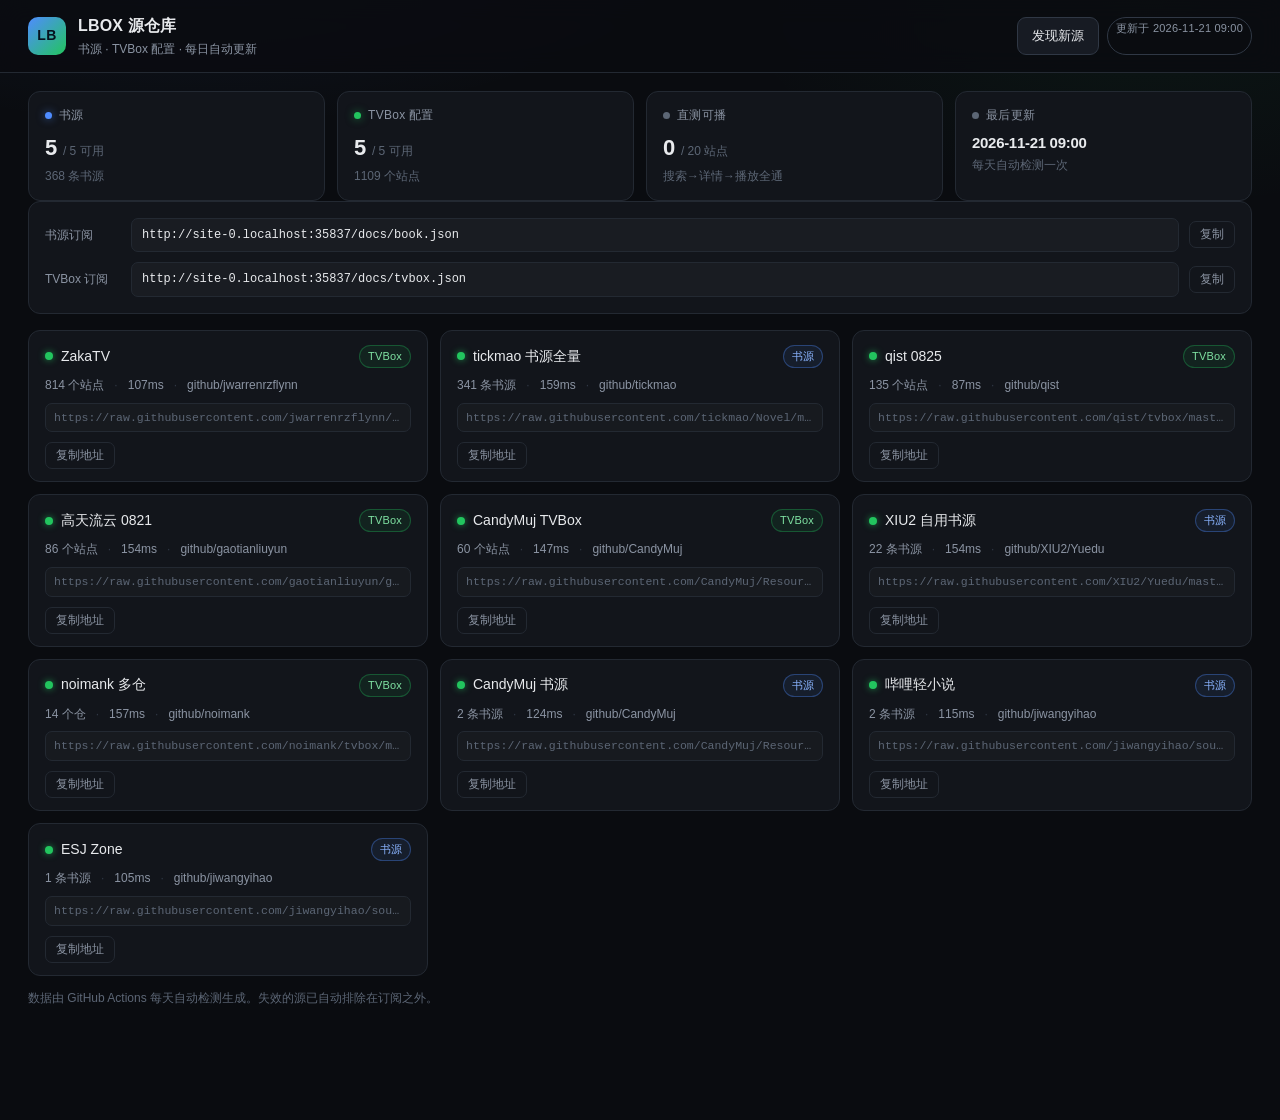
==== docs/index.html @ 9e71c06d "chore: 更新源 2026-11-21 01:00 UTC" ====
<!doctype html>
<html lang="zh-CN">
<head>
<meta charset="utf-8">
<meta name="viewport" content="width=device-width,initial-scale=1">
<link rel="manifest" href="./manifest.webmanifest">
<link rel="icon" href="./icon.svg" type="image/svg+xml">
<link rel="apple-touch-icon" href="./icon.svg">
<meta name="theme-color" content="#0a0c10">
<meta name="mobile-web-app-capable" content="yes">
<meta name="apple-mobile-web-app-capable" content="yes">
<title>LBOX 源仓库</title>
<style>:root {
  --bg: #0a0c10;
  --panel: #12151b;
  --panel-hi: #171b23;
  --border: #232932;
  --border-hi: #303845;
  --text: #e8eaed;
  --muted: #8b94a3;
  --dim: #5c6675;
  --accent: #4f8cff;
  --ok: #22c55e;
  --dead: #ef4444;
  --warn: #f59e0b;
  --radius: 12px;
}

* { box-sizing: border-box; }

html, body {
  margin: 0;
  padding: 0;
  background: var(--bg);
  color: var(--text);
  font-family: -apple-system, BlinkMacSystemFont, "Segoe UI", "PingFang SC",
               "Hiragino Sans GB", "Microsoft YaHei", sans-serif;
  font-size: 14px;
  line-height: 1.55;
  -webkit-font-smoothing: antialiased;
}

body {
  overflow-x: hidden;
  background-image:
    radial-gradient(900px 400px at 15% -10%, rgba(79,140,255,.10), transparent 60%),
    radial-gradient(700px 350px at 90% 0%, rgba(34,197,94,.06), transparent 60%);
  background-repeat: no-repeat;
  min-height: 100vh;
  padding-bottom: 60px;
}

/* ---------- 顶栏 ---------- */
.topbar {
  position: sticky;
  top: 0;
  z-index: 20;
  display: flex;
  align-items: center;
  justify-content: space-between;
  gap: 16px;
  padding: 14px 28px;
  background: rgba(10,12,16,.82);
  backdrop-filter: blur(12px);
  border-bottom: 1px solid var(--border);
}

.brand { display: flex; align-items: center; gap: 12px; }

.logo {
  width: 38px; height: 38px;
  display: grid; place-items: center;
  border-radius: 10px;
  background: linear-gradient(135deg, #4f8cff, #22c55e);
  color: #06121f;
  font-weight: 700;
  font-size: 14px;
  letter-spacing: .5px;
}

.brand-text h1 { margin: 0; font-size: 16px; font-weight: 600; letter-spacing: .2px; }
.brand-text p { margin: 1px 0 0; font-size: 12px; color: var(--muted); }

.top-actions { display: flex; gap: 8px; }

/* ---------- 按钮 ---------- */
.btn {
  appearance: none;
  border: 1px solid var(--border-hi);
  background: var(--panel-hi);
  color: var(--text);
  padding: 8px 14px;
  border-radius: 9px;
  font-size: 13px;
  font-family: inherit;
  cursor: pointer;
  transition: background .16s, border-color .16s, transform .1s;
  white-space: nowrap;
}
.btn:hover { background: #1e232c; border-color: #3b4453; }
.btn:active { transform: translateY(1px); }
.btn:disabled { opacity: .55; cursor: default; }

.btn.primary {
  background: var(--accent);
  border-color: var(--accent);
  color: #04101f;
  font-weight: 600;
}
.btn.primary:hover { background: #6b9dff; border-color: #6b9dff; }

.btn.ghost {
  background: transparent;
  border-color: var(--border);
  color: var(--muted);
}
.btn.ghost:hover { color: var(--text); border-color: var(--border-hi); background: var(--panel); }

/* ---------- 统计 ---------- */
.stats {
  display: grid;
  grid-template-columns: repeat(auto-fit, minmax(190px, 1fr));
  gap: 12px;
  padding: 18px 28px 0;
}

.stat {
  background: var(--panel);
  border: 1px solid var(--border);
  border-radius: var(--radius);
  padding: 14px 16px;
}

.stat-head {
  display: flex; align-items: center; gap: 7px;
  font-size: 12px; color: var(--muted); letter-spacing: .3px;
}

.stat-value { margin-top: 6px; display: flex; align-items: baseline; gap: 6px; }
.stat-value b { font-size: 22px; font-weight: 600; letter-spacing: -.3px; }
.stat-value span { font-size: 12px; color: var(--dim); }
.stat-foot { margin-top: 2px; font-size: 12px; color: var(--dim); }

.dot {
  width: 7px; height: 7px; border-radius: 50%;
  display: inline-block; flex: none;
}
.dot.book { background: var(--accent); box-shadow: 0 0 8px rgba(79,140,255,.6); }
.dot.tvbox { background: var(--ok); box-shadow: 0 0 8px rgba(34,197,94,.6); }
.dot.time { background: var(--dim); }

/* ---------- 工具栏 ---------- */
.toolbar {
  display: flex;
  align-items: center;
  gap: 10px;
  padding: 16px 28px 14px;
  flex-wrap: wrap;
}

.tabs {
  display: flex;
  gap: 2px;
  background: var(--panel);
  border: 1px solid var(--border);
  border-radius: 10px;
  padding: 3px;
}

.tab {
  appearance: none; border: 0; background: transparent;
  color: var(--muted); font-family: inherit; font-size: 13px;
  padding: 6px 14px; border-radius: 7px; cursor: pointer;
  transition: background .16s, color .16s;
}
.tab:hover { color: var(--text); }
.tab.active { background: var(--panel-hi); color: var(--text); box-shadow: 0 1px 0 rgba(255,255,255,.04) inset; }

.search {
  flex: 0 1 280px;
  min-width: 160px;
  background: var(--panel);
  border: 1px solid var(--border);
  border-radius: 10px;
  color: var(--text);
  font-family: inherit;
  font-size: 13px;
  padding: 9px 12px;
  outline: none;
  transition: border-color .16s, background .16s;
}
.search::placeholder { color: var(--dim); }
.search:focus { border-color: var(--accent); background: var(--panel-hi); }

.spacer { flex: 1; }

/* ---------- 卡片网格 ---------- */
.grid {
  display: grid;
  grid-template-columns: repeat(auto-fill, minmax(340px, 1fr));
  gap: 12px;
  padding: 0 28px;
}

.card {
  min-width: 0;
  background: var(--panel);
  border: 1px solid var(--border);
  border-radius: var(--radius);
  padding: 14px 16px 12px;
  display: flex;
  flex-direction: column;
  gap: 8px;
  transition: border-color .16s, background .16s, transform .12s;
}
.card:hover {
  border-color: var(--border-hi);
  background: var(--panel-hi);
  transform: translateY(-1px);
}

.card-top { display: flex; align-items: center; gap: 8px; min-width: 0; }

.status-dot { width: 8px; height: 8px; border-radius: 50%; flex: none; }
.status-dot.ok { background: var(--ok); box-shadow: 0 0 7px rgba(34,197,94,.7); }
.status-dot.dead { background: var(--dead); box-shadow: 0 0 7px rgba(239,68,68,.6); }
.status-dot.unchecked { background: var(--dim); }

.card-title {
  margin: 0;
  font-size: 14px;
  font-weight: 500;
  white-space: nowrap;
  overflow: hidden;
  text-overflow: ellipsis;
  flex: 1;
  min-width: 0;
}

.badge {
  flex: none;
  font-size: 11px;
  padding: 2px 8px;
  border-radius: 999px;
  border: 1px solid var(--border-hi);
  color: var(--muted);
  letter-spacing: .2px;
}
.badge.book { color: #8ab4ff; border-color: rgba(79,140,255,.35); background: rgba(79,140,255,.08); }
.badge.tvbox { color: #7ee0a1; border-color: rgba(34,197,94,.32); background: rgba(34,197,94,.08); }

.card-meta {
  display: flex;
  align-items: center;
  flex-wrap: wrap;
  gap: 6px 10px;
  font-size: 12px;
  color: var(--muted);
}
.card-meta .sep { color: var(--border-hi); }
.card-meta .err { color: #f08a8a; }

.card-url {
  min-width: 0;
  font-family: ui-monospace, SFMono-Regular, Menlo, Consolas, monospace;
  font-size: 11.5px;
  color: var(--dim);
  white-space: nowrap;
  overflow: hidden;
  text-overflow: ellipsis;
  background: rgba(255,255,255,.02);
  border: 1px solid var(--border);
  border-radius: 7px;
  padding: 5px 8px;
}

.card-actions { display: flex; gap: 6px; margin-top: 2px; }

.mini {
  appearance: none;
  border: 1px solid var(--border);
  background: transparent;
  color: var(--muted);
  font-family: inherit;
  font-size: 12px;
  padding: 4px 10px;
  border-radius: 7px;
  cursor: pointer;
  transition: all .14s;
}
.mini:hover { color: var(--text); border-color: var(--border-hi); background: rgba(255,255,255,.03); }
.mini.danger:hover { color: #ffb4b4; border-color: rgba(239,68,68,.5); background: rgba(239,68,68,.08); }

/* ---------- 订阅 / 提示区块 ---------- */
.sub-box {
  background: var(--panel);
  border: 1px solid var(--border);
  border-radius: var(--radius);
  padding: 16px;
  margin: 0 28px 16px;
  display: grid;
  gap: 10px;
}

.sub-row {
  display: flex;
  align-items: center;
  gap: 10px;
  flex-wrap: wrap;
}

.sub-label {
  font-size: 12px;
  color: var(--muted);
  width: 76px;
  flex: none;
}

.sub-url {
  flex: 1;
  min-width: 120px;
  font-family: ui-monospace, SFMono-Regular, Menlo, Consolas, monospace;
  font-size: 12px;
  color: var(--text);
  background: rgba(255, 255, 255, .03);
  border: 1px solid var(--border);
  border-radius: 7px;
  padding: 7px 10px;
  overflow: hidden;
  text-overflow: ellipsis;
  white-space: nowrap;
}

.note {
  padding: 0 28px 40px;
  color: var(--dim);
  font-size: 12px;
  line-height: 1.7;
}

/* ---------- 空状态 ---------- */
.empty {
  text-align: center;
  padding: 80px 20px;
  color: var(--dim);
}
.empty p { margin: 0 0 6px; font-size: 15px; color: var(--muted); }
.empty span { font-size: 12.5px; }

/* ---------- 弹窗 ---------- */
.dlg {
  border: 1px solid var(--border-hi);
  background: var(--panel);
  color: var(--text);
  border-radius: 14px;
  padding: 0;
  width: min(460px, 92vw);
}
.dlg::backdrop { background: rgba(0,0,0,.6); backdrop-filter: blur(3px); }
.dlg form { padding: 20px 22px 18px; display: flex; flex-direction: column; gap: 12px; }
.dlg h2 { margin: 0 0 4px; font-size: 16px; font-weight: 600; }
.dlg label { display: flex; flex-direction: column; gap: 5px; font-size: 12.5px; color: var(--muted); }
.dlg input, .dlg select {
  background: var(--panel-hi);
  border: 1px solid var(--border-hi);
  border-radius: 9px;
  color: var(--text);
  font-family: inherit;
  font-size: 13px;
  padding: 9px 11px;
  outline: none;
}
.dlg input:focus, .dlg select:focus { border-color: var(--accent); }
.dlg-actions { display: flex; justify-content: flex-end; gap: 8px; margin-top: 6px; }

/* ---------- toast ---------- */
.toast {
  position: fixed;
  left: 50%;
  bottom: 34px;
  transform: translate(-50%, 20px);
  background: #1c2230;
  border: 1px solid var(--border-hi);
  color: var(--text);
  padding: 10px 18px;
  border-radius: 10px;
  font-size: 13px;
  opacity: 0;
  pointer-events: none;
  transition: opacity .2s, transform .2s;
  z-index: 60;
  max-width: 90vw;
}
.toast.show { opacity: 1; transform: translate(-50%, 0); }

/* ---------- 响应式 ---------- */
@media (max-width: 860px) {
  .topbar { padding: 12px 16px; flex-direction: column; align-items: stretch; gap: 8px; }
  .top-actions { justify-content: flex-end; flex-wrap: wrap; gap: 8px; }
  .top-actions .badge { display: none; }
  .btn { padding: 7px 12px; font-size: 12.5px; }
  .card-actions { flex-wrap: wrap; }
  .stats { grid-template-columns: 1fr; padding: 14px 16px 0; }
  .toolbar { padding: 12px 16px; }
  .grid { grid-template-columns: 1fr; padding: 0 16px; }
  .search { flex: 1 1 100%; order: 3; }
  .spacer { display: none; }
  .brand-text p { display: none; }
  .sub-box { margin-left: 16px; margin-right: 16px; padding: 12px; }
  .note { padding: 0 16px 32px; }
  .sub-label { width: auto; }
  .sub-row { flex-direction: column; align-items: stretch; gap: 6px; }
  .sub-url { min-width: 0; }
}
</style>
<style>
a.btn { text-decoration: none; display: inline-flex; align-items: center; }
</style>
</head>
<body>

<header class="topbar">
  <div class="brand">
    <div class="logo">LB</div>
    <div class="brand-text">
      <h1>LBOX 源仓库</h1>
      <p>书源 · TVBox 配置 · 每日自动更新</p>
    </div>
  </div>
  <div class="top-actions">
    <a class="btn" href="./discover.html">发现新源</a>
    <span class="badge">更新于 2026-11-21 09:00</span>
  </div>
</header>

<section class="stats">
  <div class="stat">
    <div class="stat-head"><span class="dot book"></span>书源</div>
    <div class="stat-value"><b>5</b><span>/ 5 可用</span></div>
    <div class="stat-foot"><span>368 条书源</span></div>
  </div>
  <div class="stat">
    <div class="stat-head"><span class="dot tvbox"></span>TVBox 配置</div>
    <div class="stat-value"><b>5</b><span>/ 5 可用</span></div>
    <div class="stat-foot"><span>1109 个站点</span></div>
  </div>
  <div class="stat">
    <div class="stat-head"><span class="dot time"></span>直测可播</div>
    <div class="stat-value"><b>0</b><span>/ 20 站点</span></div>
    <div class="stat-foot"><span>搜索→详情→播放全通</span></div>
  </div>
  <div class="stat">
    <div class="stat-head"><span class="dot time"></span>最后更新</div>
    <div class="stat-value"><b style="font-size:15px">2026-11-21 09:00</b></div>
    <div class="stat-foot"><span>每天自动检测一次</span></div>
  </div>
</section>

<section class="sub-box">
  <div class="sub-row">
    <span class="sub-label">书源订阅</span>
    <span class="sub-url" id="u-book">—</span>
    <button class="mini" data-copy-el="u-book">复制</button>
  </div>
  <div class="sub-row">
    <span class="sub-label">TVBox 订阅</span>
    <span class="sub-url" id="u-tvbox">—</span>
    <button class="mini" data-copy-el="u-tvbox">复制</button>
  </div>
</section>

<main class="grid">
    <article class="card">
      <div class="card-top">
        <span class="status-dot ok"></span>
        <h3 class="card-title">ZakaTV</h3>
        <span class="badge tvbox">TVBox</span>
      </div>
      <div class="card-meta"><span>814 个站点</span><span class='sep'>·</span><span>107ms</span><span class='sep'>·</span><span>github/jwarrenrzflynn</span></div>
      <div class="card-url">https://raw.githubusercontent.com/jwarrenrzflynn/zakatv-cfg/main/ZakaTV.json</div>
      <div class="card-actions">
        <button class="mini" data-copy="https://raw.githubusercontent.com/jwarrenrzflynn/zakatv-cfg/main/ZakaTV.json">复制地址</button>
      </div>
    </article>
    <article class="card">
      <div class="card-top">
        <span class="status-dot ok"></span>
        <h3 class="card-title">tickmao 书源全量</h3>
        <span class="badge book">书源</span>
      </div>
      <div class="card-meta"><span>341 条书源</span><span class='sep'>·</span><span>159ms</span><span class='sep'>·</span><span>github/tickmao</span></div>
      <div class="card-url">https://raw.githubusercontent.com/tickmao/Novel/master/sources/legado/full.json</div>
      <div class="card-actions">
        <button class="mini" data-copy="https://raw.githubusercontent.com/tickmao/Novel/master/sources/legado/full.json">复制地址</button>
      </div>
    </article>
    <article class="card">
      <div class="card-top">
        <span class="status-dot ok"></span>
        <h3 class="card-title">qist 0825</h3>
        <span class="badge tvbox">TVBox</span>
      </div>
      <div class="card-meta"><span>135 个站点</span><span class='sep'>·</span><span>87ms</span><span class='sep'>·</span><span>github/qist</span></div>
      <div class="card-url">https://raw.githubusercontent.com/qist/tvbox/master/0825.json</div>
      <div class="card-actions">
        <button class="mini" data-copy="https://raw.githubusercontent.com/qist/tvbox/master/0825.json">复制地址</button>
      </div>
    </article>
    <article class="card">
      <div class="card-top">
        <span class="status-dot ok"></span>
        <h3 class="card-title">高天流云 0821</h3>
        <span class="badge tvbox">TVBox</span>
      </div>
      <div class="card-meta"><span>86 个站点</span><span class='sep'>·</span><span>154ms</span><span class='sep'>·</span><span>github/gaotianliuyun</span></div>
      <div class="card-url">https://raw.githubusercontent.com/gaotianliuyun/gao/master/0821.json</div>
      <div class="card-actions">
        <button class="mini" data-copy="https://raw.githubusercontent.com/gaotianliuyun/gao/master/0821.json">复制地址</button>
      </div>
    </article>
    <article class="card">
      <div class="card-top">
        <span class="status-dot ok"></span>
        <h3 class="card-title">CandyMuj TVBox</h3>
        <span class="badge tvbox">TVBox</span>
      </div>
      <div class="card-meta"><span>60 个站点</span><span class='sep'>·</span><span>147ms</span><span class='sep'>·</span><span>github/CandyMuj</span></div>
      <div class="card-url">https://raw.githubusercontent.com/CandyMuj/ResourceInterface/main/TVBox/candymuj.json</div>
      <div class="card-actions">
        <button class="mini" data-copy="https://raw.githubusercontent.com/CandyMuj/ResourceInterface/main/TVBox/candymuj.json">复制地址</button>
      </div>
    </article>
    <article class="card">
      <div class="card-top">
        <span class="status-dot ok"></span>
        <h3 class="card-title">XIU2 自用书源</h3>
        <span class="badge book">书源</span>
      </div>
      <div class="card-meta"><span>22 条书源</span><span class='sep'>·</span><span>154ms</span><span class='sep'>·</span><span>github/XIU2/Yuedu</span></div>
      <div class="card-url">https://raw.githubusercontent.com/XIU2/Yuedu/master/shuyuan</div>
      <div class="card-actions">
        <button class="mini" data-copy="https://raw.githubusercontent.com/XIU2/Yuedu/master/shuyuan">复制地址</button>
      </div>
    </article>
    <article class="card">
      <div class="card-top">
        <span class="status-dot ok"></span>
        <h3 class="card-title">noimank 多仓</h3>
        <span class="badge tvbox">TVBox</span>
      </div>
      <div class="card-meta"><span>14 个仓</span><span class='sep'>·</span><span>157ms</span><span class='sep'>·</span><span>github/noimank</span></div>
      <div class="card-url">https://raw.githubusercontent.com/noimank/tvbox/main/tvboxmuti.json</div>
      <div class="card-actions">
        <button class="mini" data-copy="https://raw.githubusercontent.com/noimank/tvbox/main/tvboxmuti.json">复制地址</button>
      </div>
    </article>
    <article class="card">
      <div class="card-top">
        <span class="status-dot ok"></span>
        <h3 class="card-title">CandyMuj 书源</h3>
        <span class="badge book">书源</span>
      </div>
      <div class="card-meta"><span>2 条书源</span><span class='sep'>·</span><span>124ms</span><span class='sep'>·</span><span>github/CandyMuj</span></div>
      <div class="card-url">https://raw.githubusercontent.com/CandyMuj/ResourceInterface/main/Legado/candymuj.json</div>
      <div class="card-actions">
        <button class="mini" data-copy="https://raw.githubusercontent.com/CandyMuj/ResourceInterface/main/Legado/candymuj.json">复制地址</button>
      </div>
    </article>
    <article class="card">
      <div class="card-top">
        <span class="status-dot ok"></span>
        <h3 class="card-title">哔哩轻小说</h3>
        <span class="badge book">书源</span>
      </div>
      <div class="card-meta"><span>2 条书源</span><span class='sep'>·</span><span>115ms</span><span class='sep'>·</span><span>github/jiwangyihao</span></div>
      <div class="card-url">https://raw.githubusercontent.com/jiwangyihao/source-j-legado/main/bilinovel.json</div>
      <div class="card-actions">
        <button class="mini" data-copy="https://raw.githubusercontent.com/jiwangyihao/source-j-legado/main/bilinovel.json">复制地址</button>
      </div>
    </article>
    <article class="card">
      <div class="card-top">
        <span class="status-dot ok"></span>
        <h3 class="card-title">ESJ Zone</h3>
        <span class="badge book">书源</span>
      </div>
      <div class="card-meta"><span>1 条书源</span><span class='sep'>·</span><span>105ms</span><span class='sep'>·</span><span>github/jiwangyihao</span></div>
      <div class="card-url">https://raw.githubusercontent.com/jiwangyihao/source-j-legado/main/esjzone.json</div>
      <div class="card-actions">
        <button class="mini" data-copy="https://raw.githubusercontent.com/jiwangyihao/source-j-legado/main/esjzone.json">复制地址</button>
      </div>
    </article>
</main>

<p class="note">数据由 GitHub Actions 每天自动检测生成。失效的源已自动排除在订阅之外。</p>

<div id="toast" class="toast"></div>

<script>
const base = location.origin + location.pathname.replace(/index\.html$/, "");
document.getElementById("u-book").textContent = base + "book.json";
document.getElementById("u-tvbox").textContent = base + "tvbox.json";

function toast(msg) {
  const el = document.getElementById("toast");
  el.textContent = msg; el.classList.add("show");
  clearTimeout(el._t); el._t = setTimeout(() => el.classList.remove("show"), 1800);
}
async function copy(text) {
  try { await navigator.clipboard.writeText(text); return true; }
  catch {
    const ta = document.createElement("textarea");
    ta.value = text; ta.style.position = "fixed"; ta.style.opacity = "0";
    document.body.appendChild(ta); ta.select();
    let ok = false; try { ok = document.execCommand("copy"); } catch {}
    ta.remove(); return ok;
  }
}
document.addEventListener("click", async (e) => {
  const btn = e.target.closest("[data-copy],[data-copy-el]");
  if (!btn) return;
  const text = btn.dataset.copy || document.getElementById(btn.dataset.copyEl).textContent;
  toast(await copy(text) ? "已复制" : "复制失败");
});
</script>
</body>
</html>
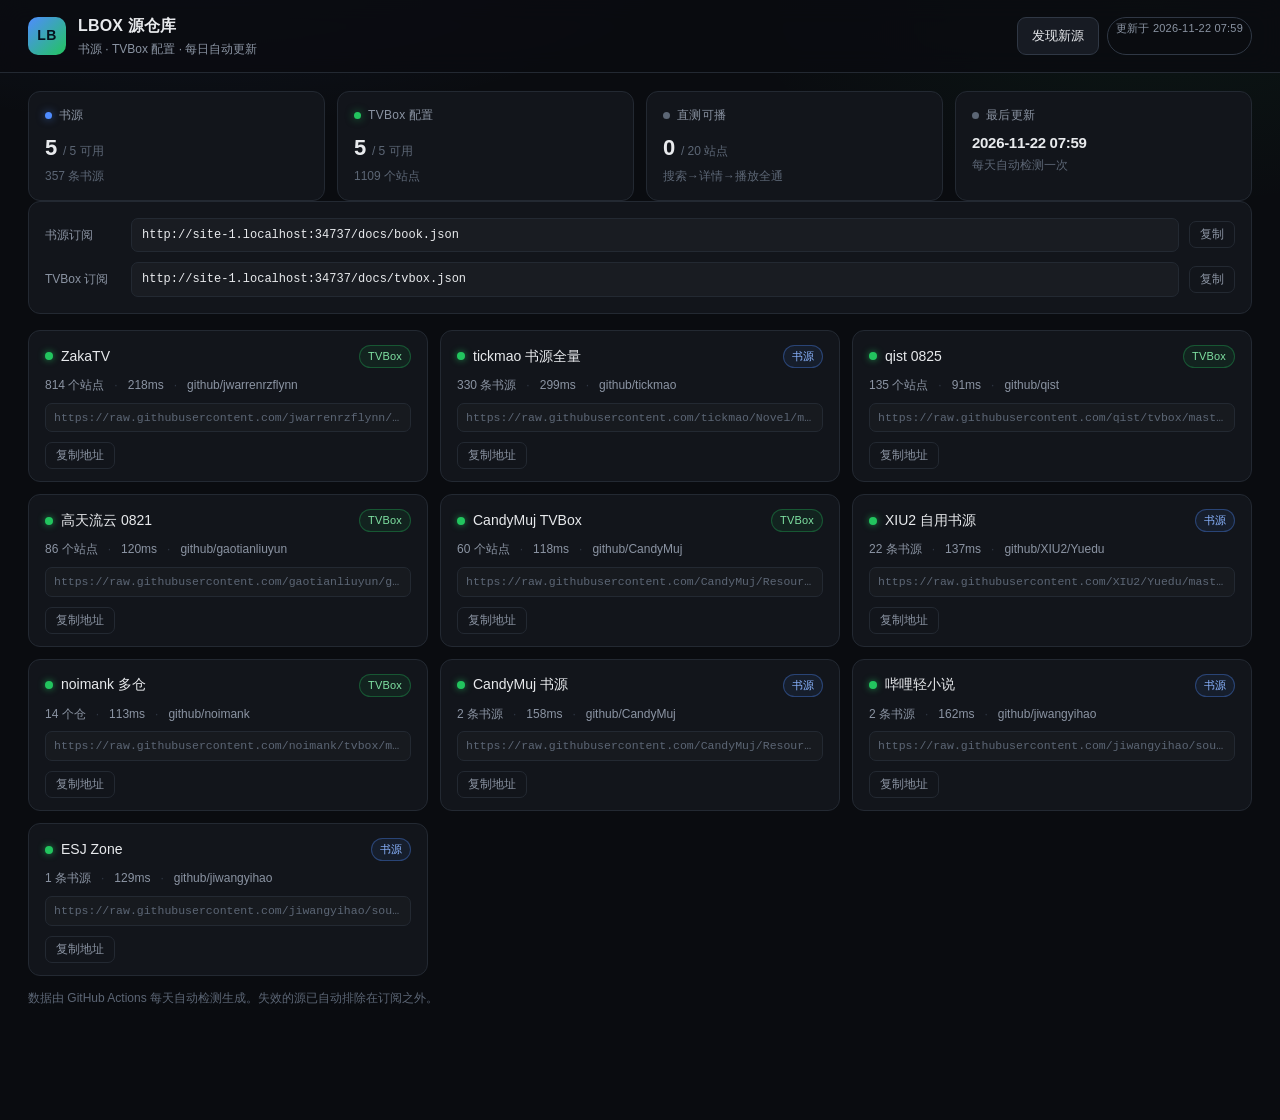
==== commit 853983a9: "chore: 更新源 2026-11-21 23:59 UTC" ====
--- a/docs/index.html
+++ b/docs/index.html
@@ -429,7 +429,7 @@
   </div>
   <div class="top-actions">
     <a class="btn" href="./discover.html">发现新源</a>
-    <span class="badge">更新于 2026-11-21 09:00</span>
+    <span class="badge">更新于 2026-11-22 07:59</span>
   </div>
 </header>
 
@@ -437,7 +437,7 @@
   <div class="stat">
     <div class="stat-head"><span class="dot book"></span>书源</div>
     <div class="stat-value"><b>5</b><span>/ 5 可用</span></div>
-    <div class="stat-foot"><span>368 条书源</span></div>
+    <div class="stat-foot"><span>357 条书源</span></div>
   </div>
   <div class="stat">
     <div class="stat-head"><span class="dot tvbox"></span>TVBox 配置</div>
@@ -451,7 +451,7 @@
   </div>
   <div class="stat">
     <div class="stat-head"><span class="dot time"></span>最后更新</div>
-    <div class="stat-value"><b style="font-size:15px">2026-11-21 09:00</b></div>
+    <div class="stat-value"><b style="font-size:15px">2026-11-22 07:59</b></div>
     <div class="stat-foot"><span>每天自动检测一次</span></div>
   </div>
 </section>
@@ -476,7 +476,7 @@
         <h3 class="card-title">ZakaTV</h3>
         <span class="badge tvbox">TVBox</span>
       </div>
-      <div class="card-meta"><span>814 个站点</span><span class='sep'>·</span><span>107ms</span><span class='sep'>·</span><span>github/jwarrenrzflynn</span></div>
+      <div class="card-meta"><span>814 个站点</span><span class='sep'>·</span><span>218ms</span><span class='sep'>·</span><span>github/jwarrenrzflynn</span></div>
       <div class="card-url">https://raw.githubusercontent.com/jwarrenrzflynn/zakatv-cfg/main/ZakaTV.json</div>
       <div class="card-actions">
         <button class="mini" data-copy="https://raw.githubusercontent.com/jwarrenrzflynn/zakatv-cfg/main/ZakaTV.json">复制地址</button>
@@ -488,7 +488,7 @@
         <h3 class="card-title">tickmao 书源全量</h3>
         <span class="badge book">书源</span>
       </div>
-      <div class="card-meta"><span>341 条书源</span><span class='sep'>·</span><span>159ms</span><span class='sep'>·</span><span>github/tickmao</span></div>
+      <div class="card-meta"><span>330 条书源</span><span class='sep'>·</span><span>299ms</span><span class='sep'>·</span><span>github/tickmao</span></div>
       <div class="card-url">https://raw.githubusercontent.com/tickmao/Novel/master/sources/legado/full.json</div>
       <div class="card-actions">
         <button class="mini" data-copy="https://raw.githubusercontent.com/tickmao/Novel/master/sources/legado/full.json">复制地址</button>
@@ -500,7 +500,7 @@
         <h3 class="card-title">qist 0825</h3>
         <span class="badge tvbox">TVBox</span>
       </div>
-      <div class="card-meta"><span>135 个站点</span><span class='sep'>·</span><span>87ms</span><span class='sep'>·</span><span>github/qist</span></div>
+      <div class="card-meta"><span>135 个站点</span><span class='sep'>·</span><span>91ms</span><span class='sep'>·</span><span>github/qist</span></div>
       <div class="card-url">https://raw.githubusercontent.com/qist/tvbox/master/0825.json</div>
       <div class="card-actions">
         <button class="mini" data-copy="https://raw.githubusercontent.com/qist/tvbox/master/0825.json">复制地址</button>
@@ -512,7 +512,7 @@
         <h3 class="card-title">高天流云 0821</h3>
         <span class="badge tvbox">TVBox</span>
       </div>
-      <div class="card-meta"><span>86 个站点</span><span class='sep'>·</span><span>154ms</span><span class='sep'>·</span><span>github/gaotianliuyun</span></div>
+      <div class="card-meta"><span>86 个站点</span><span class='sep'>·</span><span>120ms</span><span class='sep'>·</span><span>github/gaotianliuyun</span></div>
       <div class="card-url">https://raw.githubusercontent.com/gaotianliuyun/gao/master/0821.json</div>
       <div class="card-actions">
         <button class="mini" data-copy="https://raw.githubusercontent.com/gaotianliuyun/gao/master/0821.json">复制地址</button>
@@ -524,7 +524,7 @@
         <h3 class="card-title">CandyMuj TVBox</h3>
         <span class="badge tvbox">TVBox</span>
       </div>
-      <div class="card-meta"><span>60 个站点</span><span class='sep'>·</span><span>147ms</span><span class='sep'>·</span><span>github/CandyMuj</span></div>
+      <div class="card-meta"><span>60 个站点</span><span class='sep'>·</span><span>118ms</span><span class='sep'>·</span><span>github/CandyMuj</span></div>
       <div class="card-url">https://raw.githubusercontent.com/CandyMuj/ResourceInterface/main/TVBox/candymuj.json</div>
       <div class="card-actions">
         <button class="mini" data-copy="https://raw.githubusercontent.com/CandyMuj/ResourceInterface/main/TVBox/candymuj.json">复制地址</button>
@@ -536,7 +536,7 @@
         <h3 class="card-title">XIU2 自用书源</h3>
         <span class="badge book">书源</span>
       </div>
-      <div class="card-meta"><span>22 条书源</span><span class='sep'>·</span><span>154ms</span><span class='sep'>·</span><span>github/XIU2/Yuedu</span></div>
+      <div class="card-meta"><span>22 条书源</span><span class='sep'>·</span><span>137ms</span><span class='sep'>·</span><span>github/XIU2/Yuedu</span></div>
       <div class="card-url">https://raw.githubusercontent.com/XIU2/Yuedu/master/shuyuan</div>
       <div class="card-actions">
         <button class="mini" data-copy="https://raw.githubusercontent.com/XIU2/Yuedu/master/shuyuan">复制地址</button>
@@ -548,7 +548,7 @@
         <h3 class="card-title">noimank 多仓</h3>
         <span class="badge tvbox">TVBox</span>
       </div>
-      <div class="card-meta"><span>14 个仓</span><span class='sep'>·</span><span>157ms</span><span class='sep'>·</span><span>github/noimank</span></div>
+      <div class="card-meta"><span>14 个仓</span><span class='sep'>·</span><span>113ms</span><span class='sep'>·</span><span>github/noimank</span></div>
       <div class="card-url">https://raw.githubusercontent.com/noimank/tvbox/main/tvboxmuti.json</div>
       <div class="card-actions">
         <button class="mini" data-copy="https://raw.githubusercontent.com/noimank/tvbox/main/tvboxmuti.json">复制地址</button>
@@ -560,7 +560,7 @@
         <h3 class="card-title">CandyMuj 书源</h3>
         <span class="badge book">书源</span>
       </div>
-      <div class="card-meta"><span>2 条书源</span><span class='sep'>·</span><span>124ms</span><span class='sep'>·</span><span>github/CandyMuj</span></div>
+      <div class="card-meta"><span>2 条书源</span><span class='sep'>·</span><span>158ms</span><span class='sep'>·</span><span>github/CandyMuj</span></div>
       <div class="card-url">https://raw.githubusercontent.com/CandyMuj/ResourceInterface/main/Legado/candymuj.json</div>
       <div class="card-actions">
         <button class="mini" data-copy="https://raw.githubusercontent.com/CandyMuj/ResourceInterface/main/Legado/candymuj.json">复制地址</button>
@@ -572,7 +572,7 @@
         <h3 class="card-title">哔哩轻小说</h3>
         <span class="badge book">书源</span>
       </div>
-      <div class="card-meta"><span>2 条书源</span><span class='sep'>·</span><span>115ms</span><span class='sep'>·</span><span>github/jiwangyihao</span></div>
+      <div class="card-meta"><span>2 条书源</span><span class='sep'>·</span><span>162ms</span><span class='sep'>·</span><span>github/jiwangyihao</span></div>
       <div class="card-url">https://raw.githubusercontent.com/jiwangyihao/source-j-legado/main/bilinovel.json</div>
       <div class="card-actions">
         <button class="mini" data-copy="https://raw.githubusercontent.com/jiwangyihao/source-j-legado/main/bilinovel.json">复制地址</button>
@@ -584,7 +584,7 @@
         <h3 class="card-title">ESJ Zone</h3>
         <span class="badge book">书源</span>
       </div>
-      <div class="card-meta"><span>1 条书源</span><span class='sep'>·</span><span>105ms</span><span class='sep'>·</span><span>github/jiwangyihao</span></div>
+      <div class="card-meta"><span>1 条书源</span><span class='sep'>·</span><span>129ms</span><span class='sep'>·</span><span>github/jiwangyihao</span></div>
       <div class="card-url">https://raw.githubusercontent.com/jiwangyihao/source-j-legado/main/esjzone.json</div>
       <div class="card-actions">
         <button class="mini" data-copy="https://raw.githubusercontent.com/jiwangyihao/source-j-legado/main/esjzone.json">复制地址</button>
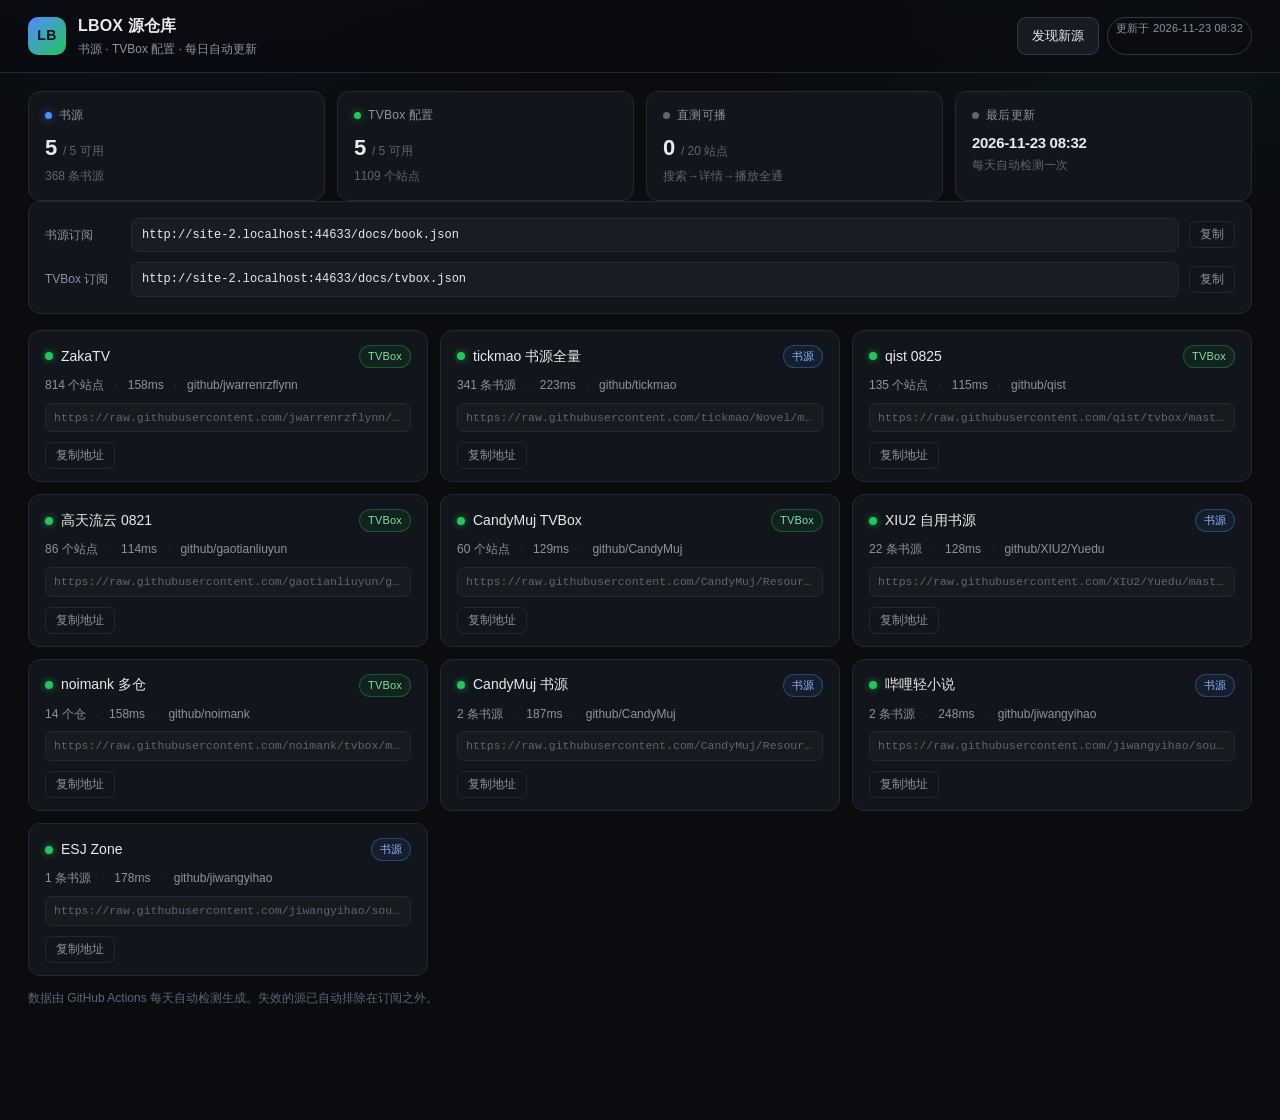
==== commit e480bfa5: "chore: 更新源 2026-11-23 00:33 UTC" ====
--- a/docs/index.html
+++ b/docs/index.html
@@ -429,7 +429,7 @@
   </div>
   <div class="top-actions">
     <a class="btn" href="./discover.html">发现新源</a>
-    <span class="badge">更新于 2026-11-22 07:59</span>
+    <span class="badge">更新于 2026-11-23 08:32</span>
   </div>
 </header>
 
@@ -437,7 +437,7 @@
   <div class="stat">
     <div class="stat-head"><span class="dot book"></span>书源</div>
     <div class="stat-value"><b>5</b><span>/ 5 可用</span></div>
-    <div class="stat-foot"><span>357 条书源</span></div>
+    <div class="stat-foot"><span>368 条书源</span></div>
   </div>
   <div class="stat">
     <div class="stat-head"><span class="dot tvbox"></span>TVBox 配置</div>
@@ -451,7 +451,7 @@
   </div>
   <div class="stat">
     <div class="stat-head"><span class="dot time"></span>最后更新</div>
-    <div class="stat-value"><b style="font-size:15px">2026-11-22 07:59</b></div>
+    <div class="stat-value"><b style="font-size:15px">2026-11-23 08:32</b></div>
     <div class="stat-foot"><span>每天自动检测一次</span></div>
   </div>
 </section>
@@ -476,7 +476,7 @@
         <h3 class="card-title">ZakaTV</h3>
         <span class="badge tvbox">TVBox</span>
       </div>
-      <div class="card-meta"><span>814 个站点</span><span class='sep'>·</span><span>218ms</span><span class='sep'>·</span><span>github/jwarrenrzflynn</span></div>
+      <div class="card-meta"><span>814 个站点</span><span class='sep'>·</span><span>158ms</span><span class='sep'>·</span><span>github/jwarrenrzflynn</span></div>
       <div class="card-url">https://raw.githubusercontent.com/jwarrenrzflynn/zakatv-cfg/main/ZakaTV.json</div>
       <div class="card-actions">
         <button class="mini" data-copy="https://raw.githubusercontent.com/jwarrenrzflynn/zakatv-cfg/main/ZakaTV.json">复制地址</button>
@@ -488,7 +488,7 @@
         <h3 class="card-title">tickmao 书源全量</h3>
         <span class="badge book">书源</span>
       </div>
-      <div class="card-meta"><span>330 条书源</span><span class='sep'>·</span><span>299ms</span><span class='sep'>·</span><span>github/tickmao</span></div>
+      <div class="card-meta"><span>341 条书源</span><span class='sep'>·</span><span>223ms</span><span class='sep'>·</span><span>github/tickmao</span></div>
       <div class="card-url">https://raw.githubusercontent.com/tickmao/Novel/master/sources/legado/full.json</div>
       <div class="card-actions">
         <button class="mini" data-copy="https://raw.githubusercontent.com/tickmao/Novel/master/sources/legado/full.json">复制地址</button>
@@ -500,7 +500,7 @@
         <h3 class="card-title">qist 0825</h3>
         <span class="badge tvbox">TVBox</span>
       </div>
-      <div class="card-meta"><span>135 个站点</span><span class='sep'>·</span><span>91ms</span><span class='sep'>·</span><span>github/qist</span></div>
+      <div class="card-meta"><span>135 个站点</span><span class='sep'>·</span><span>115ms</span><span class='sep'>·</span><span>github/qist</span></div>
       <div class="card-url">https://raw.githubusercontent.com/qist/tvbox/master/0825.json</div>
       <div class="card-actions">
         <button class="mini" data-copy="https://raw.githubusercontent.com/qist/tvbox/master/0825.json">复制地址</button>
@@ -512,7 +512,7 @@
         <h3 class="card-title">高天流云 0821</h3>
         <span class="badge tvbox">TVBox</span>
       </div>
-      <div class="card-meta"><span>86 个站点</span><span class='sep'>·</span><span>120ms</span><span class='sep'>·</span><span>github/gaotianliuyun</span></div>
+      <div class="card-meta"><span>86 个站点</span><span class='sep'>·</span><span>114ms</span><span class='sep'>·</span><span>github/gaotianliuyun</span></div>
       <div class="card-url">https://raw.githubusercontent.com/gaotianliuyun/gao/master/0821.json</div>
       <div class="card-actions">
         <button class="mini" data-copy="https://raw.githubusercontent.com/gaotianliuyun/gao/master/0821.json">复制地址</button>
@@ -524,7 +524,7 @@
         <h3 class="card-title">CandyMuj TVBox</h3>
         <span class="badge tvbox">TVBox</span>
       </div>
-      <div class="card-meta"><span>60 个站点</span><span class='sep'>·</span><span>118ms</span><span class='sep'>·</span><span>github/CandyMuj</span></div>
+      <div class="card-meta"><span>60 个站点</span><span class='sep'>·</span><span>129ms</span><span class='sep'>·</span><span>github/CandyMuj</span></div>
       <div class="card-url">https://raw.githubusercontent.com/CandyMuj/ResourceInterface/main/TVBox/candymuj.json</div>
       <div class="card-actions">
         <button class="mini" data-copy="https://raw.githubusercontent.com/CandyMuj/ResourceInterface/main/TVBox/candymuj.json">复制地址</button>
@@ -536,7 +536,7 @@
         <h3 class="card-title">XIU2 自用书源</h3>
         <span class="badge book">书源</span>
       </div>
-      <div class="card-meta"><span>22 条书源</span><span class='sep'>·</span><span>137ms</span><span class='sep'>·</span><span>github/XIU2/Yuedu</span></div>
+      <div class="card-meta"><span>22 条书源</span><span class='sep'>·</span><span>128ms</span><span class='sep'>·</span><span>github/XIU2/Yuedu</span></div>
       <div class="card-url">https://raw.githubusercontent.com/XIU2/Yuedu/master/shuyuan</div>
       <div class="card-actions">
         <button class="mini" data-copy="https://raw.githubusercontent.com/XIU2/Yuedu/master/shuyuan">复制地址</button>
@@ -548,7 +548,7 @@
         <h3 class="card-title">noimank 多仓</h3>
         <span class="badge tvbox">TVBox</span>
       </div>
-      <div class="card-meta"><span>14 个仓</span><span class='sep'>·</span><span>113ms</span><span class='sep'>·</span><span>github/noimank</span></div>
+      <div class="card-meta"><span>14 个仓</span><span class='sep'>·</span><span>158ms</span><span class='sep'>·</span><span>github/noimank</span></div>
       <div class="card-url">https://raw.githubusercontent.com/noimank/tvbox/main/tvboxmuti.json</div>
       <div class="card-actions">
         <button class="mini" data-copy="https://raw.githubusercontent.com/noimank/tvbox/main/tvboxmuti.json">复制地址</button>
@@ -560,7 +560,7 @@
         <h3 class="card-title">CandyMuj 书源</h3>
         <span class="badge book">书源</span>
       </div>
-      <div class="card-meta"><span>2 条书源</span><span class='sep'>·</span><span>158ms</span><span class='sep'>·</span><span>github/CandyMuj</span></div>
+      <div class="card-meta"><span>2 条书源</span><span class='sep'>·</span><span>187ms</span><span class='sep'>·</span><span>github/CandyMuj</span></div>
       <div class="card-url">https://raw.githubusercontent.com/CandyMuj/ResourceInterface/main/Legado/candymuj.json</div>
       <div class="card-actions">
         <button class="mini" data-copy="https://raw.githubusercontent.com/CandyMuj/ResourceInterface/main/Legado/candymuj.json">复制地址</button>
@@ -572,7 +572,7 @@
         <h3 class="card-title">哔哩轻小说</h3>
         <span class="badge book">书源</span>
       </div>
-      <div class="card-meta"><span>2 条书源</span><span class='sep'>·</span><span>162ms</span><span class='sep'>·</span><span>github/jiwangyihao</span></div>
+      <div class="card-meta"><span>2 条书源</span><span class='sep'>·</span><span>248ms</span><span class='sep'>·</span><span>github/jiwangyihao</span></div>
       <div class="card-url">https://raw.githubusercontent.com/jiwangyihao/source-j-legado/main/bilinovel.json</div>
       <div class="card-actions">
         <button class="mini" data-copy="https://raw.githubusercontent.com/jiwangyihao/source-j-legado/main/bilinovel.json">复制地址</button>
@@ -584,7 +584,7 @@
         <h3 class="card-title">ESJ Zone</h3>
         <span class="badge book">书源</span>
       </div>
-      <div class="card-meta"><span>1 条书源</span><span class='sep'>·</span><span>129ms</span><span class='sep'>·</span><span>github/jiwangyihao</span></div>
+      <div class="card-meta"><span>1 条书源</span><span class='sep'>·</span><span>178ms</span><span class='sep'>·</span><span>github/jiwangyihao</span></div>
       <div class="card-url">https://raw.githubusercontent.com/jiwangyihao/source-j-legado/main/esjzone.json</div>
       <div class="card-actions">
         <button class="mini" data-copy="https://raw.githubusercontent.com/jiwangyihao/source-j-legado/main/esjzone.json">复制地址</button>
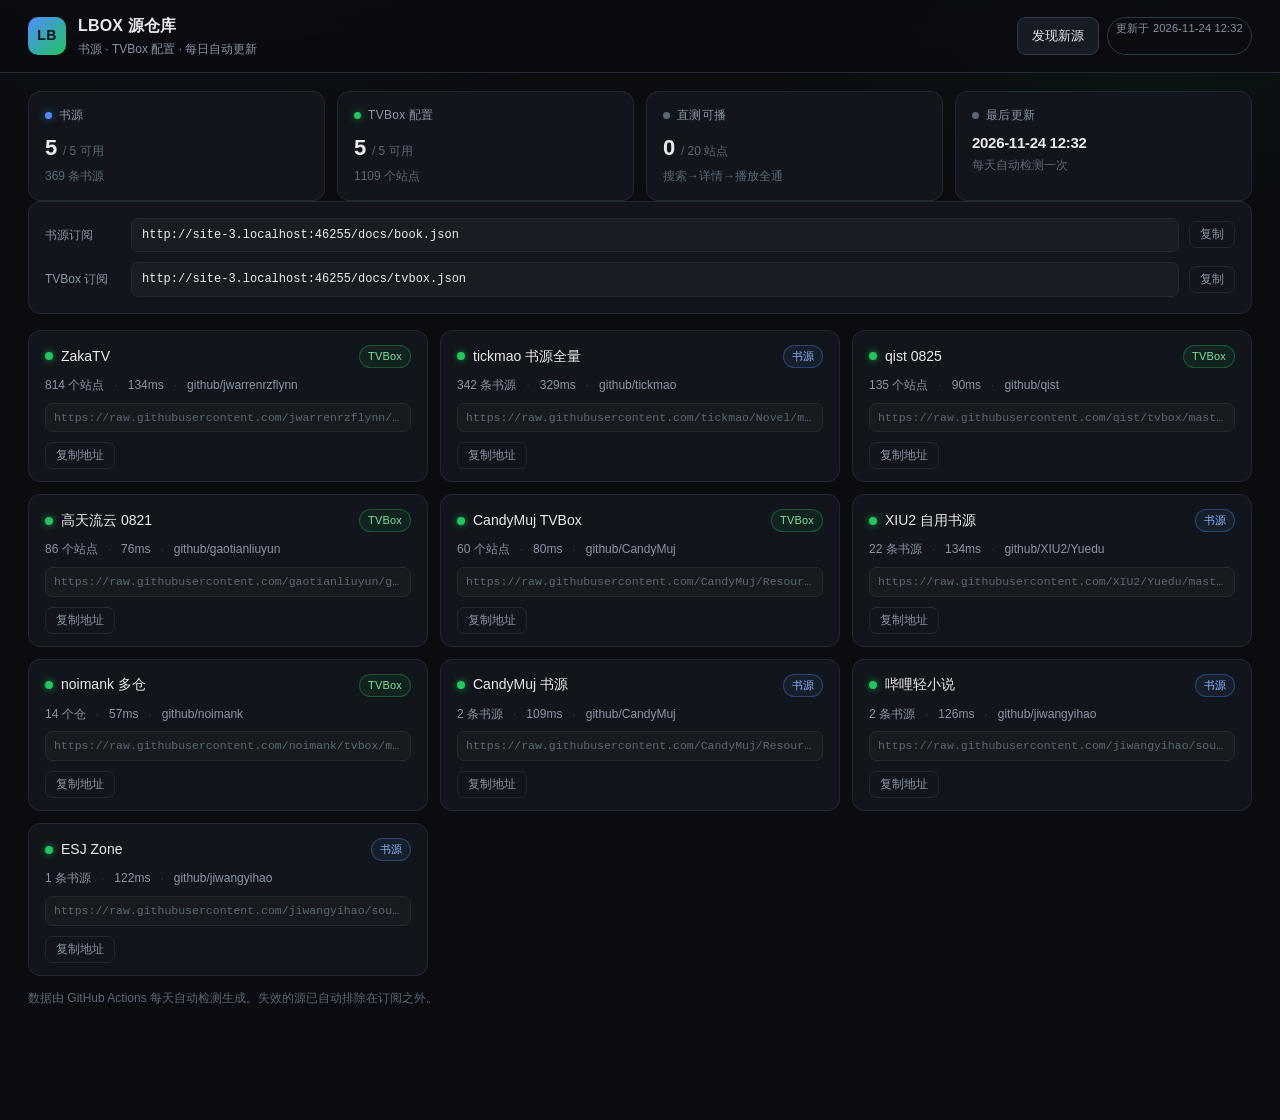
==== commit 56910e9d: "chore: 更新源 2026-11-24 04:32 UTC" ====
--- a/docs/index.html
+++ b/docs/index.html
@@ -429,7 +429,7 @@
   </div>
   <div class="top-actions">
     <a class="btn" href="./discover.html">发现新源</a>
-    <span class="badge">更新于 2026-11-23 08:32</span>
+    <span class="badge">更新于 2026-11-24 12:32</span>
   </div>
 </header>
 
@@ -437,7 +437,7 @@
   <div class="stat">
     <div class="stat-head"><span class="dot book"></span>书源</div>
     <div class="stat-value"><b>5</b><span>/ 5 可用</span></div>
-    <div class="stat-foot"><span>368 条书源</span></div>
+    <div class="stat-foot"><span>369 条书源</span></div>
   </div>
   <div class="stat">
     <div class="stat-head"><span class="dot tvbox"></span>TVBox 配置</div>
@@ -451,7 +451,7 @@
   </div>
   <div class="stat">
     <div class="stat-head"><span class="dot time"></span>最后更新</div>
-    <div class="stat-value"><b style="font-size:15px">2026-11-23 08:32</b></div>
+    <div class="stat-value"><b style="font-size:15px">2026-11-24 12:32</b></div>
     <div class="stat-foot"><span>每天自动检测一次</span></div>
   </div>
 </section>
@@ -476,7 +476,7 @@
         <h3 class="card-title">ZakaTV</h3>
         <span class="badge tvbox">TVBox</span>
       </div>
-      <div class="card-meta"><span>814 个站点</span><span class='sep'>·</span><span>158ms</span><span class='sep'>·</span><span>github/jwarrenrzflynn</span></div>
+      <div class="card-meta"><span>814 个站点</span><span class='sep'>·</span><span>134ms</span><span class='sep'>·</span><span>github/jwarrenrzflynn</span></div>
       <div class="card-url">https://raw.githubusercontent.com/jwarrenrzflynn/zakatv-cfg/main/ZakaTV.json</div>
       <div class="card-actions">
         <button class="mini" data-copy="https://raw.githubusercontent.com/jwarrenrzflynn/zakatv-cfg/main/ZakaTV.json">复制地址</button>
@@ -488,7 +488,7 @@
         <h3 class="card-title">tickmao 书源全量</h3>
         <span class="badge book">书源</span>
       </div>
-      <div class="card-meta"><span>341 条书源</span><span class='sep'>·</span><span>223ms</span><span class='sep'>·</span><span>github/tickmao</span></div>
+      <div class="card-meta"><span>342 条书源</span><span class='sep'>·</span><span>329ms</span><span class='sep'>·</span><span>github/tickmao</span></div>
       <div class="card-url">https://raw.githubusercontent.com/tickmao/Novel/master/sources/legado/full.json</div>
       <div class="card-actions">
         <button class="mini" data-copy="https://raw.githubusercontent.com/tickmao/Novel/master/sources/legado/full.json">复制地址</button>
@@ -500,7 +500,7 @@
         <h3 class="card-title">qist 0825</h3>
         <span class="badge tvbox">TVBox</span>
       </div>
-      <div class="card-meta"><span>135 个站点</span><span class='sep'>·</span><span>115ms</span><span class='sep'>·</span><span>github/qist</span></div>
+      <div class="card-meta"><span>135 个站点</span><span class='sep'>·</span><span>90ms</span><span class='sep'>·</span><span>github/qist</span></div>
       <div class="card-url">https://raw.githubusercontent.com/qist/tvbox/master/0825.json</div>
       <div class="card-actions">
         <button class="mini" data-copy="https://raw.githubusercontent.com/qist/tvbox/master/0825.json">复制地址</button>
@@ -512,7 +512,7 @@
         <h3 class="card-title">高天流云 0821</h3>
         <span class="badge tvbox">TVBox</span>
       </div>
-      <div class="card-meta"><span>86 个站点</span><span class='sep'>·</span><span>114ms</span><span class='sep'>·</span><span>github/gaotianliuyun</span></div>
+      <div class="card-meta"><span>86 个站点</span><span class='sep'>·</span><span>76ms</span><span class='sep'>·</span><span>github/gaotianliuyun</span></div>
       <div class="card-url">https://raw.githubusercontent.com/gaotianliuyun/gao/master/0821.json</div>
       <div class="card-actions">
         <button class="mini" data-copy="https://raw.githubusercontent.com/gaotianliuyun/gao/master/0821.json">复制地址</button>
@@ -524,7 +524,7 @@
         <h3 class="card-title">CandyMuj TVBox</h3>
         <span class="badge tvbox">TVBox</span>
       </div>
-      <div class="card-meta"><span>60 个站点</span><span class='sep'>·</span><span>129ms</span><span class='sep'>·</span><span>github/CandyMuj</span></div>
+      <div class="card-meta"><span>60 个站点</span><span class='sep'>·</span><span>80ms</span><span class='sep'>·</span><span>github/CandyMuj</span></div>
       <div class="card-url">https://raw.githubusercontent.com/CandyMuj/ResourceInterface/main/TVBox/candymuj.json</div>
       <div class="card-actions">
         <button class="mini" data-copy="https://raw.githubusercontent.com/CandyMuj/ResourceInterface/main/TVBox/candymuj.json">复制地址</button>
@@ -536,7 +536,7 @@
         <h3 class="card-title">XIU2 自用书源</h3>
         <span class="badge book">书源</span>
       </div>
-      <div class="card-meta"><span>22 条书源</span><span class='sep'>·</span><span>128ms</span><span class='sep'>·</span><span>github/XIU2/Yuedu</span></div>
+      <div class="card-meta"><span>22 条书源</span><span class='sep'>·</span><span>134ms</span><span class='sep'>·</span><span>github/XIU2/Yuedu</span></div>
       <div class="card-url">https://raw.githubusercontent.com/XIU2/Yuedu/master/shuyuan</div>
       <div class="card-actions">
         <button class="mini" data-copy="https://raw.githubusercontent.com/XIU2/Yuedu/master/shuyuan">复制地址</button>
@@ -548,7 +548,7 @@
         <h3 class="card-title">noimank 多仓</h3>
         <span class="badge tvbox">TVBox</span>
       </div>
-      <div class="card-meta"><span>14 个仓</span><span class='sep'>·</span><span>158ms</span><span class='sep'>·</span><span>github/noimank</span></div>
+      <div class="card-meta"><span>14 个仓</span><span class='sep'>·</span><span>57ms</span><span class='sep'>·</span><span>github/noimank</span></div>
       <div class="card-url">https://raw.githubusercontent.com/noimank/tvbox/main/tvboxmuti.json</div>
       <div class="card-actions">
         <button class="mini" data-copy="https://raw.githubusercontent.com/noimank/tvbox/main/tvboxmuti.json">复制地址</button>
@@ -560,7 +560,7 @@
         <h3 class="card-title">CandyMuj 书源</h3>
         <span class="badge book">书源</span>
       </div>
-      <div class="card-meta"><span>2 条书源</span><span class='sep'>·</span><span>187ms</span><span class='sep'>·</span><span>github/CandyMuj</span></div>
+      <div class="card-meta"><span>2 条书源</span><span class='sep'>·</span><span>109ms</span><span class='sep'>·</span><span>github/CandyMuj</span></div>
       <div class="card-url">https://raw.githubusercontent.com/CandyMuj/ResourceInterface/main/Legado/candymuj.json</div>
       <div class="card-actions">
         <button class="mini" data-copy="https://raw.githubusercontent.com/CandyMuj/ResourceInterface/main/Legado/candymuj.json">复制地址</button>
@@ -572,7 +572,7 @@
         <h3 class="card-title">哔哩轻小说</h3>
         <span class="badge book">书源</span>
       </div>
-      <div class="card-meta"><span>2 条书源</span><span class='sep'>·</span><span>248ms</span><span class='sep'>·</span><span>github/jiwangyihao</span></div>
+      <div class="card-meta"><span>2 条书源</span><span class='sep'>·</span><span>126ms</span><span class='sep'>·</span><span>github/jiwangyihao</span></div>
       <div class="card-url">https://raw.githubusercontent.com/jiwangyihao/source-j-legado/main/bilinovel.json</div>
       <div class="card-actions">
         <button class="mini" data-copy="https://raw.githubusercontent.com/jiwangyihao/source-j-legado/main/bilinovel.json">复制地址</button>
@@ -584,7 +584,7 @@
         <h3 class="card-title">ESJ Zone</h3>
         <span class="badge book">书源</span>
       </div>
-      <div class="card-meta"><span>1 条书源</span><span class='sep'>·</span><span>178ms</span><span class='sep'>·</span><span>github/jiwangyihao</span></div>
+      <div class="card-meta"><span>1 条书源</span><span class='sep'>·</span><span>122ms</span><span class='sep'>·</span><span>github/jiwangyihao</span></div>
       <div class="card-url">https://raw.githubusercontent.com/jiwangyihao/source-j-legado/main/esjzone.json</div>
       <div class="card-actions">
         <button class="mini" data-copy="https://raw.githubusercontent.com/jiwangyihao/source-j-legado/main/esjzone.json">复制地址</button>
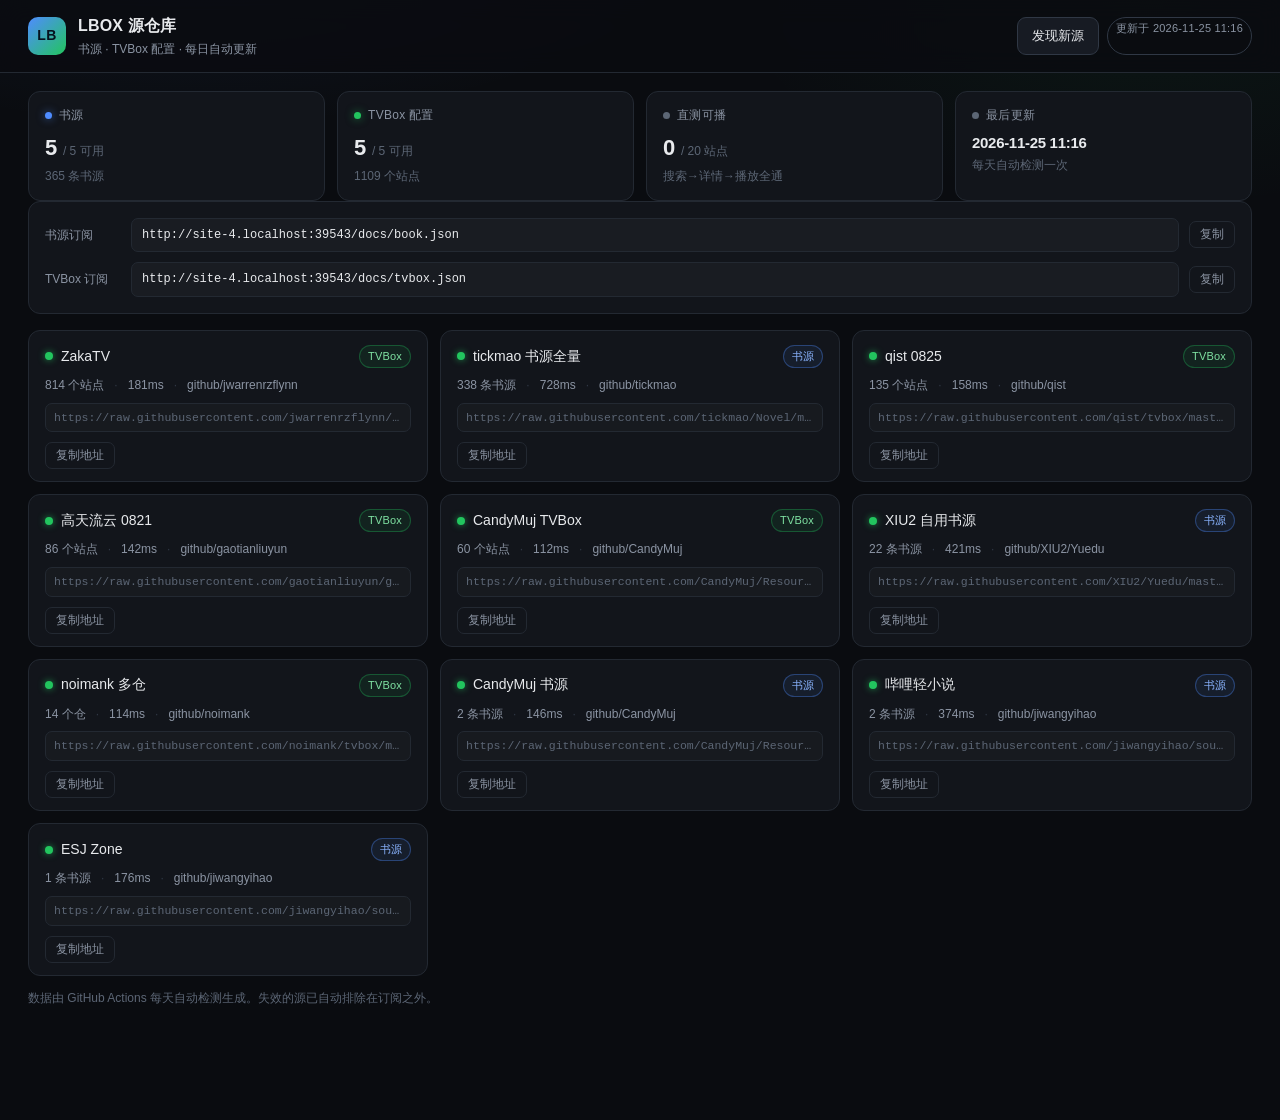
==== commit 3feccbb5: "chore: 更新源 2026-11-25 03:16 UTC" ====
--- a/docs/index.html
+++ b/docs/index.html
@@ -429,7 +429,7 @@
   </div>
   <div class="top-actions">
     <a class="btn" href="./discover.html">发现新源</a>
-    <span class="badge">更新于 2026-11-24 12:32</span>
+    <span class="badge">更新于 2026-11-25 11:16</span>
   </div>
 </header>
 
@@ -437,7 +437,7 @@
   <div class="stat">
     <div class="stat-head"><span class="dot book"></span>书源</div>
     <div class="stat-value"><b>5</b><span>/ 5 可用</span></div>
-    <div class="stat-foot"><span>369 条书源</span></div>
+    <div class="stat-foot"><span>365 条书源</span></div>
   </div>
   <div class="stat">
     <div class="stat-head"><span class="dot tvbox"></span>TVBox 配置</div>
@@ -451,7 +451,7 @@
   </div>
   <div class="stat">
     <div class="stat-head"><span class="dot time"></span>最后更新</div>
-    <div class="stat-value"><b style="font-size:15px">2026-11-24 12:32</b></div>
+    <div class="stat-value"><b style="font-size:15px">2026-11-25 11:16</b></div>
     <div class="stat-foot"><span>每天自动检测一次</span></div>
   </div>
 </section>
@@ -476,7 +476,7 @@
         <h3 class="card-title">ZakaTV</h3>
         <span class="badge tvbox">TVBox</span>
       </div>
-      <div class="card-meta"><span>814 个站点</span><span class='sep'>·</span><span>134ms</span><span class='sep'>·</span><span>github/jwarrenrzflynn</span></div>
+      <div class="card-meta"><span>814 个站点</span><span class='sep'>·</span><span>181ms</span><span class='sep'>·</span><span>github/jwarrenrzflynn</span></div>
       <div class="card-url">https://raw.githubusercontent.com/jwarrenrzflynn/zakatv-cfg/main/ZakaTV.json</div>
       <div class="card-actions">
         <button class="mini" data-copy="https://raw.githubusercontent.com/jwarrenrzflynn/zakatv-cfg/main/ZakaTV.json">复制地址</button>
@@ -488,7 +488,7 @@
         <h3 class="card-title">tickmao 书源全量</h3>
         <span class="badge book">书源</span>
       </div>
-      <div class="card-meta"><span>342 条书源</span><span class='sep'>·</span><span>329ms</span><span class='sep'>·</span><span>github/tickmao</span></div>
+      <div class="card-meta"><span>338 条书源</span><span class='sep'>·</span><span>728ms</span><span class='sep'>·</span><span>github/tickmao</span></div>
       <div class="card-url">https://raw.githubusercontent.com/tickmao/Novel/master/sources/legado/full.json</div>
       <div class="card-actions">
         <button class="mini" data-copy="https://raw.githubusercontent.com/tickmao/Novel/master/sources/legado/full.json">复制地址</button>
@@ -500,7 +500,7 @@
         <h3 class="card-title">qist 0825</h3>
         <span class="badge tvbox">TVBox</span>
       </div>
-      <div class="card-meta"><span>135 个站点</span><span class='sep'>·</span><span>90ms</span><span class='sep'>·</span><span>github/qist</span></div>
+      <div class="card-meta"><span>135 个站点</span><span class='sep'>·</span><span>158ms</span><span class='sep'>·</span><span>github/qist</span></div>
       <div class="card-url">https://raw.githubusercontent.com/qist/tvbox/master/0825.json</div>
       <div class="card-actions">
         <button class="mini" data-copy="https://raw.githubusercontent.com/qist/tvbox/master/0825.json">复制地址</button>
@@ -512,7 +512,7 @@
         <h3 class="card-title">高天流云 0821</h3>
         <span class="badge tvbox">TVBox</span>
       </div>
-      <div class="card-meta"><span>86 个站点</span><span class='sep'>·</span><span>76ms</span><span class='sep'>·</span><span>github/gaotianliuyun</span></div>
+      <div class="card-meta"><span>86 个站点</span><span class='sep'>·</span><span>142ms</span><span class='sep'>·</span><span>github/gaotianliuyun</span></div>
       <div class="card-url">https://raw.githubusercontent.com/gaotianliuyun/gao/master/0821.json</div>
       <div class="card-actions">
         <button class="mini" data-copy="https://raw.githubusercontent.com/gaotianliuyun/gao/master/0821.json">复制地址</button>
@@ -524,7 +524,7 @@
         <h3 class="card-title">CandyMuj TVBox</h3>
         <span class="badge tvbox">TVBox</span>
       </div>
-      <div class="card-meta"><span>60 个站点</span><span class='sep'>·</span><span>80ms</span><span class='sep'>·</span><span>github/CandyMuj</span></div>
+      <div class="card-meta"><span>60 个站点</span><span class='sep'>·</span><span>112ms</span><span class='sep'>·</span><span>github/CandyMuj</span></div>
       <div class="card-url">https://raw.githubusercontent.com/CandyMuj/ResourceInterface/main/TVBox/candymuj.json</div>
       <div class="card-actions">
         <button class="mini" data-copy="https://raw.githubusercontent.com/CandyMuj/ResourceInterface/main/TVBox/candymuj.json">复制地址</button>
@@ -536,7 +536,7 @@
         <h3 class="card-title">XIU2 自用书源</h3>
         <span class="badge book">书源</span>
       </div>
-      <div class="card-meta"><span>22 条书源</span><span class='sep'>·</span><span>134ms</span><span class='sep'>·</span><span>github/XIU2/Yuedu</span></div>
+      <div class="card-meta"><span>22 条书源</span><span class='sep'>·</span><span>421ms</span><span class='sep'>·</span><span>github/XIU2/Yuedu</span></div>
       <div class="card-url">https://raw.githubusercontent.com/XIU2/Yuedu/master/shuyuan</div>
       <div class="card-actions">
         <button class="mini" data-copy="https://raw.githubusercontent.com/XIU2/Yuedu/master/shuyuan">复制地址</button>
@@ -548,7 +548,7 @@
         <h3 class="card-title">noimank 多仓</h3>
         <span class="badge tvbox">TVBox</span>
       </div>
-      <div class="card-meta"><span>14 个仓</span><span class='sep'>·</span><span>57ms</span><span class='sep'>·</span><span>github/noimank</span></div>
+      <div class="card-meta"><span>14 个仓</span><span class='sep'>·</span><span>114ms</span><span class='sep'>·</span><span>github/noimank</span></div>
       <div class="card-url">https://raw.githubusercontent.com/noimank/tvbox/main/tvboxmuti.json</div>
       <div class="card-actions">
         <button class="mini" data-copy="https://raw.githubusercontent.com/noimank/tvbox/main/tvboxmuti.json">复制地址</button>
@@ -560,7 +560,7 @@
         <h3 class="card-title">CandyMuj 书源</h3>
         <span class="badge book">书源</span>
       </div>
-      <div class="card-meta"><span>2 条书源</span><span class='sep'>·</span><span>109ms</span><span class='sep'>·</span><span>github/CandyMuj</span></div>
+      <div class="card-meta"><span>2 条书源</span><span class='sep'>·</span><span>146ms</span><span class='sep'>·</span><span>github/CandyMuj</span></div>
       <div class="card-url">https://raw.githubusercontent.com/CandyMuj/ResourceInterface/main/Legado/candymuj.json</div>
       <div class="card-actions">
         <button class="mini" data-copy="https://raw.githubusercontent.com/CandyMuj/ResourceInterface/main/Legado/candymuj.json">复制地址</button>
@@ -572,7 +572,7 @@
         <h3 class="card-title">哔哩轻小说</h3>
         <span class="badge book">书源</span>
       </div>
-      <div class="card-meta"><span>2 条书源</span><span class='sep'>·</span><span>126ms</span><span class='sep'>·</span><span>github/jiwangyihao</span></div>
+      <div class="card-meta"><span>2 条书源</span><span class='sep'>·</span><span>374ms</span><span class='sep'>·</span><span>github/jiwangyihao</span></div>
       <div class="card-url">https://raw.githubusercontent.com/jiwangyihao/source-j-legado/main/bilinovel.json</div>
       <div class="card-actions">
         <button class="mini" data-copy="https://raw.githubusercontent.com/jiwangyihao/source-j-legado/main/bilinovel.json">复制地址</button>
@@ -584,7 +584,7 @@
         <h3 class="card-title">ESJ Zone</h3>
         <span class="badge book">书源</span>
       </div>
-      <div class="card-meta"><span>1 条书源</span><span class='sep'>·</span><span>122ms</span><span class='sep'>·</span><span>github/jiwangyihao</span></div>
+      <div class="card-meta"><span>1 条书源</span><span class='sep'>·</span><span>176ms</span><span class='sep'>·</span><span>github/jiwangyihao</span></div>
       <div class="card-url">https://raw.githubusercontent.com/jiwangyihao/source-j-legado/main/esjzone.json</div>
       <div class="card-actions">
         <button class="mini" data-copy="https://raw.githubusercontent.com/jiwangyihao/source-j-legado/main/esjzone.json">复制地址</button>
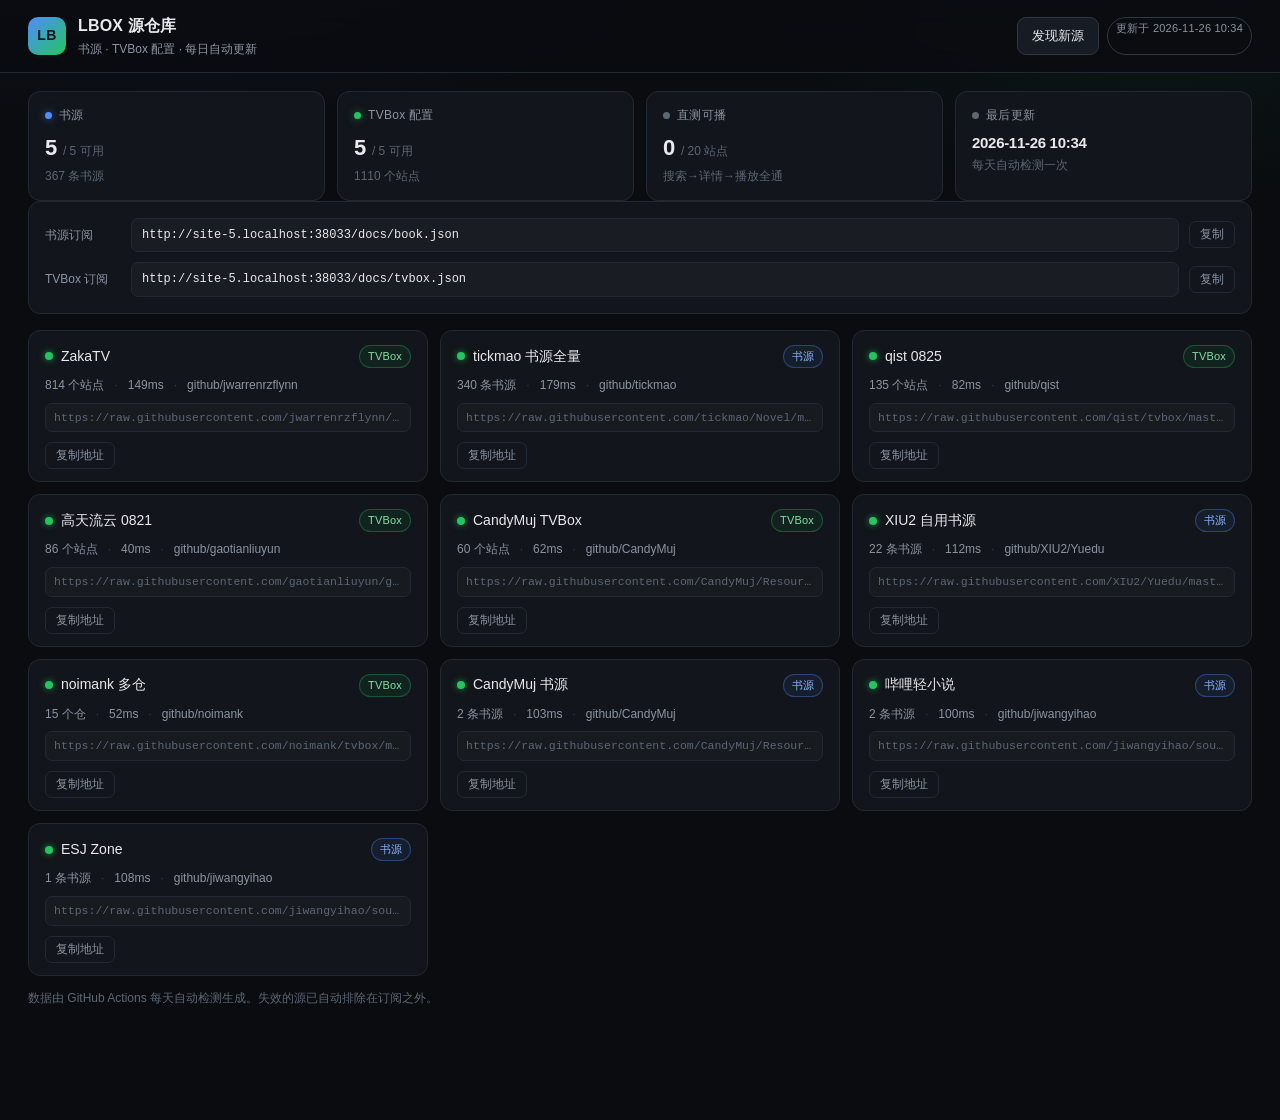
==== commit 4d622237: "chore: 更新源 2026-11-26 02:34 UTC" ====
--- a/docs/index.html
+++ b/docs/index.html
@@ -429,7 +429,7 @@
   </div>
   <div class="top-actions">
     <a class="btn" href="./discover.html">发现新源</a>
-    <span class="badge">更新于 2026-11-25 11:16</span>
+    <span class="badge">更新于 2026-11-26 10:34</span>
   </div>
 </header>
 
@@ -437,12 +437,12 @@
   <div class="stat">
     <div class="stat-head"><span class="dot book"></span>书源</div>
     <div class="stat-value"><b>5</b><span>/ 5 可用</span></div>
-    <div class="stat-foot"><span>365 条书源</span></div>
+    <div class="stat-foot"><span>367 条书源</span></div>
   </div>
   <div class="stat">
     <div class="stat-head"><span class="dot tvbox"></span>TVBox 配置</div>
     <div class="stat-value"><b>5</b><span>/ 5 可用</span></div>
-    <div class="stat-foot"><span>1109 个站点</span></div>
+    <div class="stat-foot"><span>1110 个站点</span></div>
   </div>
   <div class="stat">
     <div class="stat-head"><span class="dot time"></span>直测可播</div>
@@ -451,7 +451,7 @@
   </div>
   <div class="stat">
     <div class="stat-head"><span class="dot time"></span>最后更新</div>
-    <div class="stat-value"><b style="font-size:15px">2026-11-25 11:16</b></div>
+    <div class="stat-value"><b style="font-size:15px">2026-11-26 10:34</b></div>
     <div class="stat-foot"><span>每天自动检测一次</span></div>
   </div>
 </section>
@@ -476,7 +476,7 @@
         <h3 class="card-title">ZakaTV</h3>
         <span class="badge tvbox">TVBox</span>
       </div>
-      <div class="card-meta"><span>814 个站点</span><span class='sep'>·</span><span>181ms</span><span class='sep'>·</span><span>github/jwarrenrzflynn</span></div>
+      <div class="card-meta"><span>814 个站点</span><span class='sep'>·</span><span>149ms</span><span class='sep'>·</span><span>github/jwarrenrzflynn</span></div>
       <div class="card-url">https://raw.githubusercontent.com/jwarrenrzflynn/zakatv-cfg/main/ZakaTV.json</div>
       <div class="card-actions">
         <button class="mini" data-copy="https://raw.githubusercontent.com/jwarrenrzflynn/zakatv-cfg/main/ZakaTV.json">复制地址</button>
@@ -488,7 +488,7 @@
         <h3 class="card-title">tickmao 书源全量</h3>
         <span class="badge book">书源</span>
       </div>
-      <div class="card-meta"><span>338 条书源</span><span class='sep'>·</span><span>728ms</span><span class='sep'>·</span><span>github/tickmao</span></div>
+      <div class="card-meta"><span>340 条书源</span><span class='sep'>·</span><span>179ms</span><span class='sep'>·</span><span>github/tickmao</span></div>
       <div class="card-url">https://raw.githubusercontent.com/tickmao/Novel/master/sources/legado/full.json</div>
       <div class="card-actions">
         <button class="mini" data-copy="https://raw.githubusercontent.com/tickmao/Novel/master/sources/legado/full.json">复制地址</button>
@@ -500,7 +500,7 @@
         <h3 class="card-title">qist 0825</h3>
         <span class="badge tvbox">TVBox</span>
       </div>
-      <div class="card-meta"><span>135 个站点</span><span class='sep'>·</span><span>158ms</span><span class='sep'>·</span><span>github/qist</span></div>
+      <div class="card-meta"><span>135 个站点</span><span class='sep'>·</span><span>82ms</span><span class='sep'>·</span><span>github/qist</span></div>
       <div class="card-url">https://raw.githubusercontent.com/qist/tvbox/master/0825.json</div>
       <div class="card-actions">
         <button class="mini" data-copy="https://raw.githubusercontent.com/qist/tvbox/master/0825.json">复制地址</button>
@@ -512,7 +512,7 @@
         <h3 class="card-title">高天流云 0821</h3>
         <span class="badge tvbox">TVBox</span>
       </div>
-      <div class="card-meta"><span>86 个站点</span><span class='sep'>·</span><span>142ms</span><span class='sep'>·</span><span>github/gaotianliuyun</span></div>
+      <div class="card-meta"><span>86 个站点</span><span class='sep'>·</span><span>40ms</span><span class='sep'>·</span><span>github/gaotianliuyun</span></div>
       <div class="card-url">https://raw.githubusercontent.com/gaotianliuyun/gao/master/0821.json</div>
       <div class="card-actions">
         <button class="mini" data-copy="https://raw.githubusercontent.com/gaotianliuyun/gao/master/0821.json">复制地址</button>
@@ -524,7 +524,7 @@
         <h3 class="card-title">CandyMuj TVBox</h3>
         <span class="badge tvbox">TVBox</span>
       </div>
-      <div class="card-meta"><span>60 个站点</span><span class='sep'>·</span><span>112ms</span><span class='sep'>·</span><span>github/CandyMuj</span></div>
+      <div class="card-meta"><span>60 个站点</span><span class='sep'>·</span><span>62ms</span><span class='sep'>·</span><span>github/CandyMuj</span></div>
       <div class="card-url">https://raw.githubusercontent.com/CandyMuj/ResourceInterface/main/TVBox/candymuj.json</div>
       <div class="card-actions">
         <button class="mini" data-copy="https://raw.githubusercontent.com/CandyMuj/ResourceInterface/main/TVBox/candymuj.json">复制地址</button>
@@ -536,7 +536,7 @@
         <h3 class="card-title">XIU2 自用书源</h3>
         <span class="badge book">书源</span>
       </div>
-      <div class="card-meta"><span>22 条书源</span><span class='sep'>·</span><span>421ms</span><span class='sep'>·</span><span>github/XIU2/Yuedu</span></div>
+      <div class="card-meta"><span>22 条书源</span><span class='sep'>·</span><span>112ms</span><span class='sep'>·</span><span>github/XIU2/Yuedu</span></div>
       <div class="card-url">https://raw.githubusercontent.com/XIU2/Yuedu/master/shuyuan</div>
       <div class="card-actions">
         <button class="mini" data-copy="https://raw.githubusercontent.com/XIU2/Yuedu/master/shuyuan">复制地址</button>
@@ -548,7 +548,7 @@
         <h3 class="card-title">noimank 多仓</h3>
         <span class="badge tvbox">TVBox</span>
       </div>
-      <div class="card-meta"><span>14 个仓</span><span class='sep'>·</span><span>114ms</span><span class='sep'>·</span><span>github/noimank</span></div>
+      <div class="card-meta"><span>15 个仓</span><span class='sep'>·</span><span>52ms</span><span class='sep'>·</span><span>github/noimank</span></div>
       <div class="card-url">https://raw.githubusercontent.com/noimank/tvbox/main/tvboxmuti.json</div>
       <div class="card-actions">
         <button class="mini" data-copy="https://raw.githubusercontent.com/noimank/tvbox/main/tvboxmuti.json">复制地址</button>
@@ -560,7 +560,7 @@
         <h3 class="card-title">CandyMuj 书源</h3>
         <span class="badge book">书源</span>
       </div>
-      <div class="card-meta"><span>2 条书源</span><span class='sep'>·</span><span>146ms</span><span class='sep'>·</span><span>github/CandyMuj</span></div>
+      <div class="card-meta"><span>2 条书源</span><span class='sep'>·</span><span>103ms</span><span class='sep'>·</span><span>github/CandyMuj</span></div>
       <div class="card-url">https://raw.githubusercontent.com/CandyMuj/ResourceInterface/main/Legado/candymuj.json</div>
       <div class="card-actions">
         <button class="mini" data-copy="https://raw.githubusercontent.com/CandyMuj/ResourceInterface/main/Legado/candymuj.json">复制地址</button>
@@ -572,7 +572,7 @@
         <h3 class="card-title">哔哩轻小说</h3>
         <span class="badge book">书源</span>
       </div>
-      <div class="card-meta"><span>2 条书源</span><span class='sep'>·</span><span>374ms</span><span class='sep'>·</span><span>github/jiwangyihao</span></div>
+      <div class="card-meta"><span>2 条书源</span><span class='sep'>·</span><span>100ms</span><span class='sep'>·</span><span>github/jiwangyihao</span></div>
       <div class="card-url">https://raw.githubusercontent.com/jiwangyihao/source-j-legado/main/bilinovel.json</div>
       <div class="card-actions">
         <button class="mini" data-copy="https://raw.githubusercontent.com/jiwangyihao/source-j-legado/main/bilinovel.json">复制地址</button>
@@ -584,7 +584,7 @@
         <h3 class="card-title">ESJ Zone</h3>
         <span class="badge book">书源</span>
       </div>
-      <div class="card-meta"><span>1 条书源</span><span class='sep'>·</span><span>176ms</span><span class='sep'>·</span><span>github/jiwangyihao</span></div>
+      <div class="card-meta"><span>1 条书源</span><span class='sep'>·</span><span>108ms</span><span class='sep'>·</span><span>github/jiwangyihao</span></div>
       <div class="card-url">https://raw.githubusercontent.com/jiwangyihao/source-j-legado/main/esjzone.json</div>
       <div class="card-actions">
         <button class="mini" data-copy="https://raw.githubusercontent.com/jiwangyihao/source-j-legado/main/esjzone.json">复制地址</button>
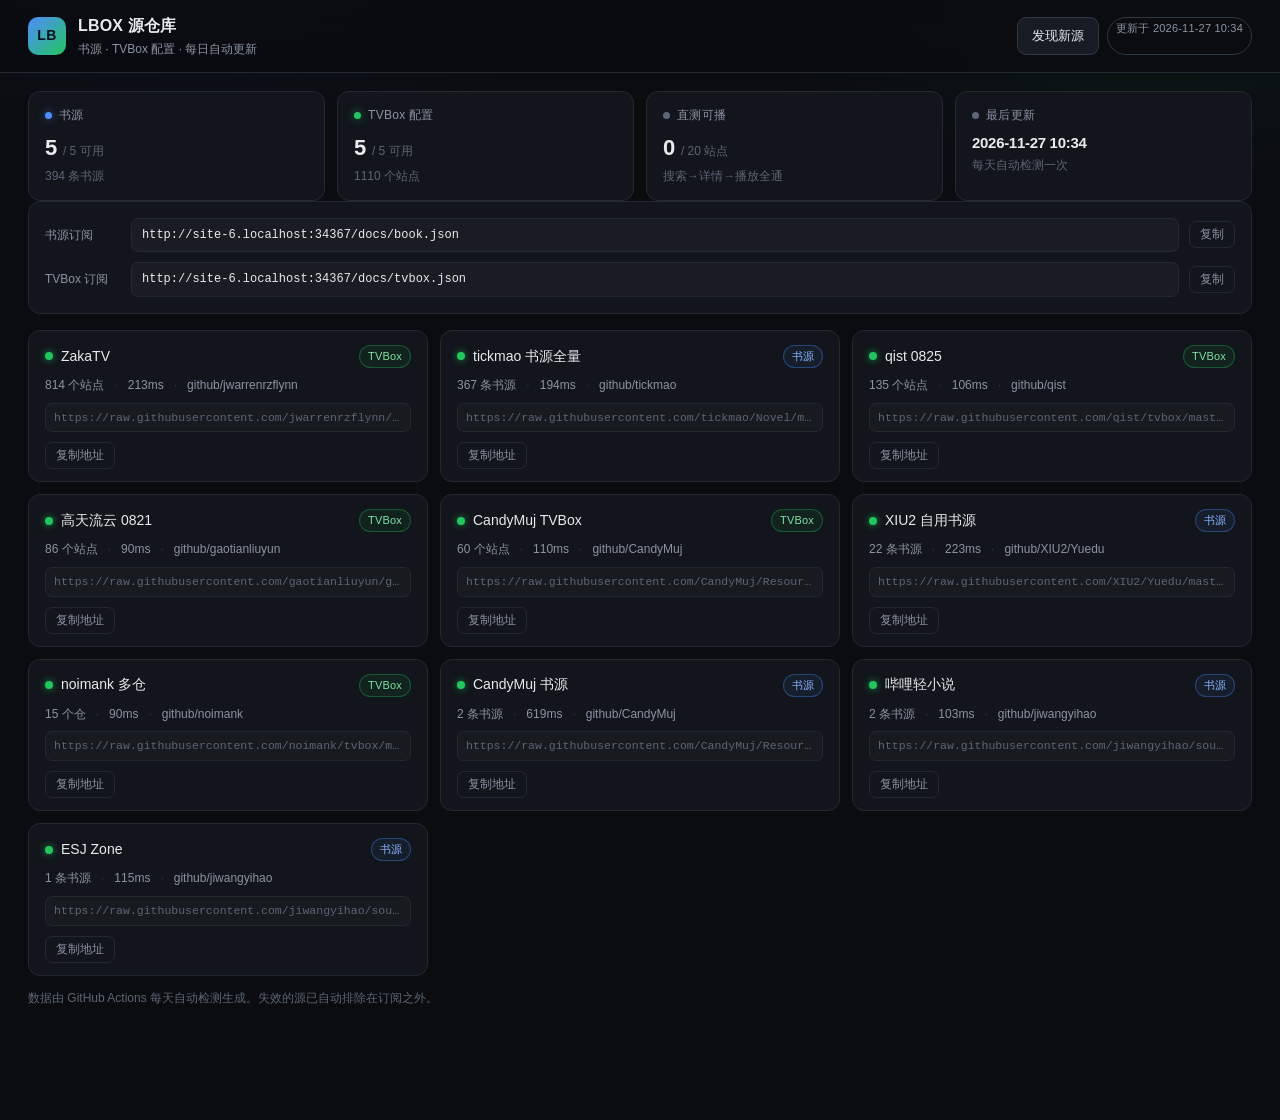
==== commit 41696a84: "chore: 更新源 2026-11-27 02:35 UTC" ====
--- a/docs/index.html
+++ b/docs/index.html
@@ -429,7 +429,7 @@
   </div>
   <div class="top-actions">
     <a class="btn" href="./discover.html">发现新源</a>
-    <span class="badge">更新于 2026-11-26 10:34</span>
+    <span class="badge">更新于 2026-11-27 10:34</span>
   </div>
 </header>
 
@@ -437,7 +437,7 @@
   <div class="stat">
     <div class="stat-head"><span class="dot book"></span>书源</div>
     <div class="stat-value"><b>5</b><span>/ 5 可用</span></div>
-    <div class="stat-foot"><span>367 条书源</span></div>
+    <div class="stat-foot"><span>394 条书源</span></div>
   </div>
   <div class="stat">
     <div class="stat-head"><span class="dot tvbox"></span>TVBox 配置</div>
@@ -451,7 +451,7 @@
   </div>
   <div class="stat">
     <div class="stat-head"><span class="dot time"></span>最后更新</div>
-    <div class="stat-value"><b style="font-size:15px">2026-11-26 10:34</b></div>
+    <div class="stat-value"><b style="font-size:15px">2026-11-27 10:34</b></div>
     <div class="stat-foot"><span>每天自动检测一次</span></div>
   </div>
 </section>
@@ -476,7 +476,7 @@
         <h3 class="card-title">ZakaTV</h3>
         <span class="badge tvbox">TVBox</span>
       </div>
-      <div class="card-meta"><span>814 个站点</span><span class='sep'>·</span><span>149ms</span><span class='sep'>·</span><span>github/jwarrenrzflynn</span></div>
+      <div class="card-meta"><span>814 个站点</span><span class='sep'>·</span><span>213ms</span><span class='sep'>·</span><span>github/jwarrenrzflynn</span></div>
       <div class="card-url">https://raw.githubusercontent.com/jwarrenrzflynn/zakatv-cfg/main/ZakaTV.json</div>
       <div class="card-actions">
         <button class="mini" data-copy="https://raw.githubusercontent.com/jwarrenrzflynn/zakatv-cfg/main/ZakaTV.json">复制地址</button>
@@ -488,7 +488,7 @@
         <h3 class="card-title">tickmao 书源全量</h3>
         <span class="badge book">书源</span>
       </div>
-      <div class="card-meta"><span>340 条书源</span><span class='sep'>·</span><span>179ms</span><span class='sep'>·</span><span>github/tickmao</span></div>
+      <div class="card-meta"><span>367 条书源</span><span class='sep'>·</span><span>194ms</span><span class='sep'>·</span><span>github/tickmao</span></div>
       <div class="card-url">https://raw.githubusercontent.com/tickmao/Novel/master/sources/legado/full.json</div>
       <div class="card-actions">
         <button class="mini" data-copy="https://raw.githubusercontent.com/tickmao/Novel/master/sources/legado/full.json">复制地址</button>
@@ -500,7 +500,7 @@
         <h3 class="card-title">qist 0825</h3>
         <span class="badge tvbox">TVBox</span>
       </div>
-      <div class="card-meta"><span>135 个站点</span><span class='sep'>·</span><span>82ms</span><span class='sep'>·</span><span>github/qist</span></div>
+      <div class="card-meta"><span>135 个站点</span><span class='sep'>·</span><span>106ms</span><span class='sep'>·</span><span>github/qist</span></div>
       <div class="card-url">https://raw.githubusercontent.com/qist/tvbox/master/0825.json</div>
       <div class="card-actions">
         <button class="mini" data-copy="https://raw.githubusercontent.com/qist/tvbox/master/0825.json">复制地址</button>
@@ -512,7 +512,7 @@
         <h3 class="card-title">高天流云 0821</h3>
         <span class="badge tvbox">TVBox</span>
       </div>
-      <div class="card-meta"><span>86 个站点</span><span class='sep'>·</span><span>40ms</span><span class='sep'>·</span><span>github/gaotianliuyun</span></div>
+      <div class="card-meta"><span>86 个站点</span><span class='sep'>·</span><span>90ms</span><span class='sep'>·</span><span>github/gaotianliuyun</span></div>
       <div class="card-url">https://raw.githubusercontent.com/gaotianliuyun/gao/master/0821.json</div>
       <div class="card-actions">
         <button class="mini" data-copy="https://raw.githubusercontent.com/gaotianliuyun/gao/master/0821.json">复制地址</button>
@@ -524,7 +524,7 @@
         <h3 class="card-title">CandyMuj TVBox</h3>
         <span class="badge tvbox">TVBox</span>
       </div>
-      <div class="card-meta"><span>60 个站点</span><span class='sep'>·</span><span>62ms</span><span class='sep'>·</span><span>github/CandyMuj</span></div>
+      <div class="card-meta"><span>60 个站点</span><span class='sep'>·</span><span>110ms</span><span class='sep'>·</span><span>github/CandyMuj</span></div>
       <div class="card-url">https://raw.githubusercontent.com/CandyMuj/ResourceInterface/main/TVBox/candymuj.json</div>
       <div class="card-actions">
         <button class="mini" data-copy="https://raw.githubusercontent.com/CandyMuj/ResourceInterface/main/TVBox/candymuj.json">复制地址</button>
@@ -536,7 +536,7 @@
         <h3 class="card-title">XIU2 自用书源</h3>
         <span class="badge book">书源</span>
       </div>
-      <div class="card-meta"><span>22 条书源</span><span class='sep'>·</span><span>112ms</span><span class='sep'>·</span><span>github/XIU2/Yuedu</span></div>
+      <div class="card-meta"><span>22 条书源</span><span class='sep'>·</span><span>223ms</span><span class='sep'>·</span><span>github/XIU2/Yuedu</span></div>
       <div class="card-url">https://raw.githubusercontent.com/XIU2/Yuedu/master/shuyuan</div>
       <div class="card-actions">
         <button class="mini" data-copy="https://raw.githubusercontent.com/XIU2/Yuedu/master/shuyuan">复制地址</button>
@@ -548,7 +548,7 @@
         <h3 class="card-title">noimank 多仓</h3>
         <span class="badge tvbox">TVBox</span>
       </div>
-      <div class="card-meta"><span>15 个仓</span><span class='sep'>·</span><span>52ms</span><span class='sep'>·</span><span>github/noimank</span></div>
+      <div class="card-meta"><span>15 个仓</span><span class='sep'>·</span><span>90ms</span><span class='sep'>·</span><span>github/noimank</span></div>
       <div class="card-url">https://raw.githubusercontent.com/noimank/tvbox/main/tvboxmuti.json</div>
       <div class="card-actions">
         <button class="mini" data-copy="https://raw.githubusercontent.com/noimank/tvbox/main/tvboxmuti.json">复制地址</button>
@@ -560,7 +560,7 @@
         <h3 class="card-title">CandyMuj 书源</h3>
         <span class="badge book">书源</span>
       </div>
-      <div class="card-meta"><span>2 条书源</span><span class='sep'>·</span><span>103ms</span><span class='sep'>·</span><span>github/CandyMuj</span></div>
+      <div class="card-meta"><span>2 条书源</span><span class='sep'>·</span><span>619ms</span><span class='sep'>·</span><span>github/CandyMuj</span></div>
       <div class="card-url">https://raw.githubusercontent.com/CandyMuj/ResourceInterface/main/Legado/candymuj.json</div>
       <div class="card-actions">
         <button class="mini" data-copy="https://raw.githubusercontent.com/CandyMuj/ResourceInterface/main/Legado/candymuj.json">复制地址</button>
@@ -572,7 +572,7 @@
         <h3 class="card-title">哔哩轻小说</h3>
         <span class="badge book">书源</span>
       </div>
-      <div class="card-meta"><span>2 条书源</span><span class='sep'>·</span><span>100ms</span><span class='sep'>·</span><span>github/jiwangyihao</span></div>
+      <div class="card-meta"><span>2 条书源</span><span class='sep'>·</span><span>103ms</span><span class='sep'>·</span><span>github/jiwangyihao</span></div>
       <div class="card-url">https://raw.githubusercontent.com/jiwangyihao/source-j-legado/main/bilinovel.json</div>
       <div class="card-actions">
         <button class="mini" data-copy="https://raw.githubusercontent.com/jiwangyihao/source-j-legado/main/bilinovel.json">复制地址</button>
@@ -584,7 +584,7 @@
         <h3 class="card-title">ESJ Zone</h3>
         <span class="badge book">书源</span>
       </div>
-      <div class="card-meta"><span>1 条书源</span><span class='sep'>·</span><span>108ms</span><span class='sep'>·</span><span>github/jiwangyihao</span></div>
+      <div class="card-meta"><span>1 条书源</span><span class='sep'>·</span><span>115ms</span><span class='sep'>·</span><span>github/jiwangyihao</span></div>
       <div class="card-url">https://raw.githubusercontent.com/jiwangyihao/source-j-legado/main/esjzone.json</div>
       <div class="card-actions">
         <button class="mini" data-copy="https://raw.githubusercontent.com/jiwangyihao/source-j-legado/main/esjzone.json">复制地址</button>
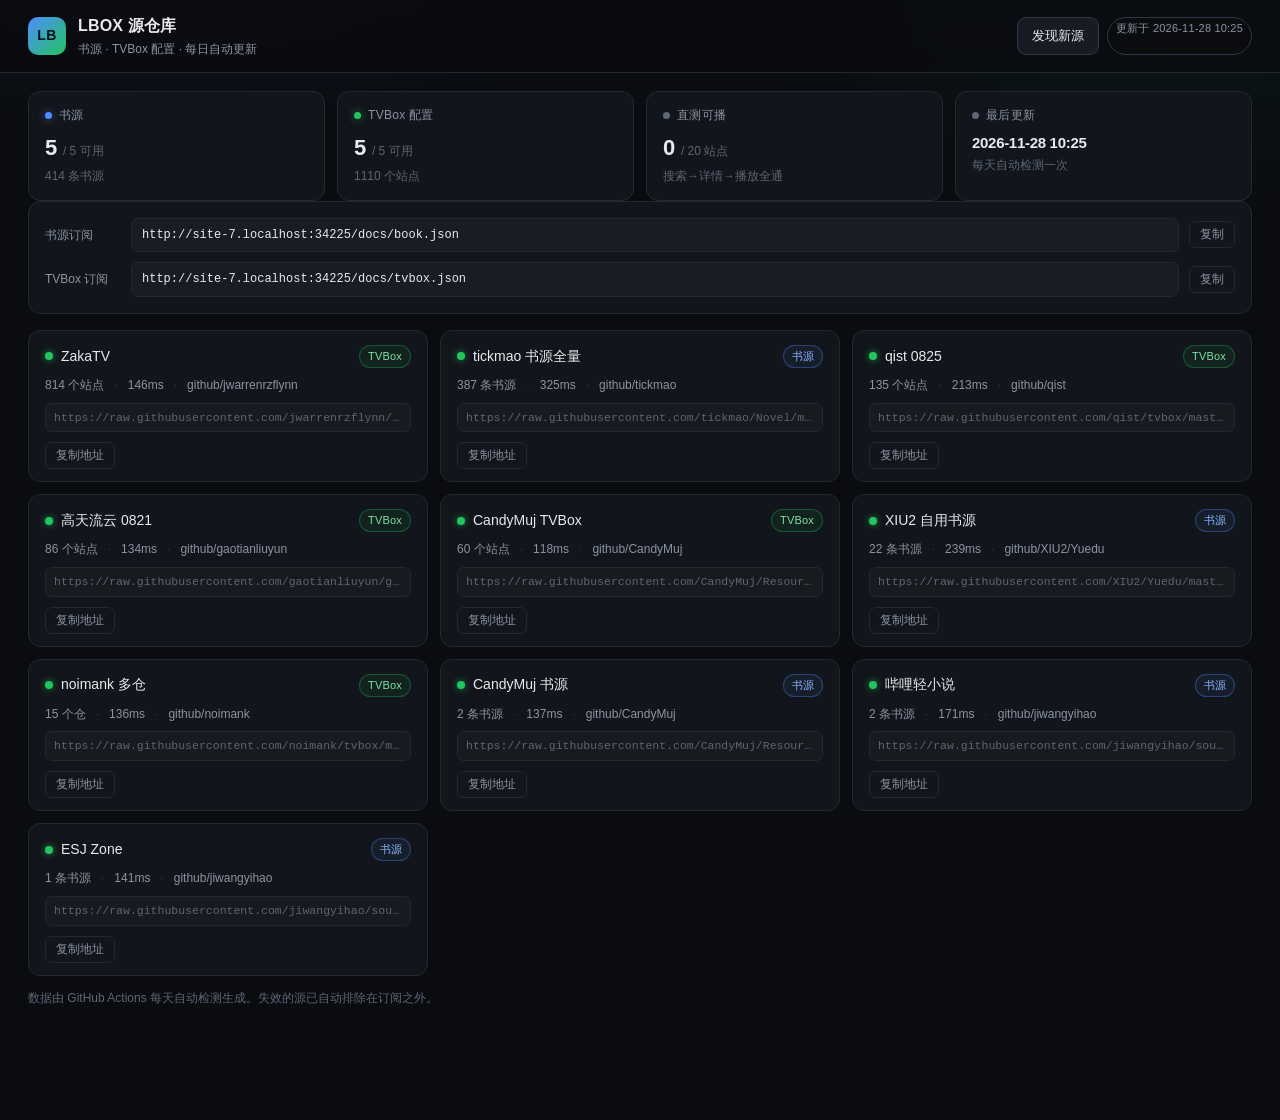
==== commit 7e2047a1: "chore: 更新源 2026-11-28 02:25 UTC" ====
--- a/docs/index.html
+++ b/docs/index.html
@@ -429,7 +429,7 @@
   </div>
   <div class="top-actions">
     <a class="btn" href="./discover.html">发现新源</a>
-    <span class="badge">更新于 2026-11-27 10:34</span>
+    <span class="badge">更新于 2026-11-28 10:25</span>
   </div>
 </header>
 
@@ -437,7 +437,7 @@
   <div class="stat">
     <div class="stat-head"><span class="dot book"></span>书源</div>
     <div class="stat-value"><b>5</b><span>/ 5 可用</span></div>
-    <div class="stat-foot"><span>394 条书源</span></div>
+    <div class="stat-foot"><span>414 条书源</span></div>
   </div>
   <div class="stat">
     <div class="stat-head"><span class="dot tvbox"></span>TVBox 配置</div>
@@ -451,7 +451,7 @@
   </div>
   <div class="stat">
     <div class="stat-head"><span class="dot time"></span>最后更新</div>
-    <div class="stat-value"><b style="font-size:15px">2026-11-27 10:34</b></div>
+    <div class="stat-value"><b style="font-size:15px">2026-11-28 10:25</b></div>
     <div class="stat-foot"><span>每天自动检测一次</span></div>
   </div>
 </section>
@@ -476,7 +476,7 @@
         <h3 class="card-title">ZakaTV</h3>
         <span class="badge tvbox">TVBox</span>
       </div>
-      <div class="card-meta"><span>814 个站点</span><span class='sep'>·</span><span>213ms</span><span class='sep'>·</span><span>github/jwarrenrzflynn</span></div>
+      <div class="card-meta"><span>814 个站点</span><span class='sep'>·</span><span>146ms</span><span class='sep'>·</span><span>github/jwarrenrzflynn</span></div>
       <div class="card-url">https://raw.githubusercontent.com/jwarrenrzflynn/zakatv-cfg/main/ZakaTV.json</div>
       <div class="card-actions">
         <button class="mini" data-copy="https://raw.githubusercontent.com/jwarrenrzflynn/zakatv-cfg/main/ZakaTV.json">复制地址</button>
@@ -488,7 +488,7 @@
         <h3 class="card-title">tickmao 书源全量</h3>
         <span class="badge book">书源</span>
       </div>
-      <div class="card-meta"><span>367 条书源</span><span class='sep'>·</span><span>194ms</span><span class='sep'>·</span><span>github/tickmao</span></div>
+      <div class="card-meta"><span>387 条书源</span><span class='sep'>·</span><span>325ms</span><span class='sep'>·</span><span>github/tickmao</span></div>
       <div class="card-url">https://raw.githubusercontent.com/tickmao/Novel/master/sources/legado/full.json</div>
       <div class="card-actions">
         <button class="mini" data-copy="https://raw.githubusercontent.com/tickmao/Novel/master/sources/legado/full.json">复制地址</button>
@@ -500,7 +500,7 @@
         <h3 class="card-title">qist 0825</h3>
         <span class="badge tvbox">TVBox</span>
       </div>
-      <div class="card-meta"><span>135 个站点</span><span class='sep'>·</span><span>106ms</span><span class='sep'>·</span><span>github/qist</span></div>
+      <div class="card-meta"><span>135 个站点</span><span class='sep'>·</span><span>213ms</span><span class='sep'>·</span><span>github/qist</span></div>
       <div class="card-url">https://raw.githubusercontent.com/qist/tvbox/master/0825.json</div>
       <div class="card-actions">
         <button class="mini" data-copy="https://raw.githubusercontent.com/qist/tvbox/master/0825.json">复制地址</button>
@@ -512,7 +512,7 @@
         <h3 class="card-title">高天流云 0821</h3>
         <span class="badge tvbox">TVBox</span>
       </div>
-      <div class="card-meta"><span>86 个站点</span><span class='sep'>·</span><span>90ms</span><span class='sep'>·</span><span>github/gaotianliuyun</span></div>
+      <div class="card-meta"><span>86 个站点</span><span class='sep'>·</span><span>134ms</span><span class='sep'>·</span><span>github/gaotianliuyun</span></div>
       <div class="card-url">https://raw.githubusercontent.com/gaotianliuyun/gao/master/0821.json</div>
       <div class="card-actions">
         <button class="mini" data-copy="https://raw.githubusercontent.com/gaotianliuyun/gao/master/0821.json">复制地址</button>
@@ -524,7 +524,7 @@
         <h3 class="card-title">CandyMuj TVBox</h3>
         <span class="badge tvbox">TVBox</span>
       </div>
-      <div class="card-meta"><span>60 个站点</span><span class='sep'>·</span><span>110ms</span><span class='sep'>·</span><span>github/CandyMuj</span></div>
+      <div class="card-meta"><span>60 个站点</span><span class='sep'>·</span><span>118ms</span><span class='sep'>·</span><span>github/CandyMuj</span></div>
       <div class="card-url">https://raw.githubusercontent.com/CandyMuj/ResourceInterface/main/TVBox/candymuj.json</div>
       <div class="card-actions">
         <button class="mini" data-copy="https://raw.githubusercontent.com/CandyMuj/ResourceInterface/main/TVBox/candymuj.json">复制地址</button>
@@ -536,7 +536,7 @@
         <h3 class="card-title">XIU2 自用书源</h3>
         <span class="badge book">书源</span>
       </div>
-      <div class="card-meta"><span>22 条书源</span><span class='sep'>·</span><span>223ms</span><span class='sep'>·</span><span>github/XIU2/Yuedu</span></div>
+      <div class="card-meta"><span>22 条书源</span><span class='sep'>·</span><span>239ms</span><span class='sep'>·</span><span>github/XIU2/Yuedu</span></div>
       <div class="card-url">https://raw.githubusercontent.com/XIU2/Yuedu/master/shuyuan</div>
       <div class="card-actions">
         <button class="mini" data-copy="https://raw.githubusercontent.com/XIU2/Yuedu/master/shuyuan">复制地址</button>
@@ -548,7 +548,7 @@
         <h3 class="card-title">noimank 多仓</h3>
         <span class="badge tvbox">TVBox</span>
       </div>
-      <div class="card-meta"><span>15 个仓</span><span class='sep'>·</span><span>90ms</span><span class='sep'>·</span><span>github/noimank</span></div>
+      <div class="card-meta"><span>15 个仓</span><span class='sep'>·</span><span>136ms</span><span class='sep'>·</span><span>github/noimank</span></div>
       <div class="card-url">https://raw.githubusercontent.com/noimank/tvbox/main/tvboxmuti.json</div>
       <div class="card-actions">
         <button class="mini" data-copy="https://raw.githubusercontent.com/noimank/tvbox/main/tvboxmuti.json">复制地址</button>
@@ -560,7 +560,7 @@
         <h3 class="card-title">CandyMuj 书源</h3>
         <span class="badge book">书源</span>
       </div>
-      <div class="card-meta"><span>2 条书源</span><span class='sep'>·</span><span>619ms</span><span class='sep'>·</span><span>github/CandyMuj</span></div>
+      <div class="card-meta"><span>2 条书源</span><span class='sep'>·</span><span>137ms</span><span class='sep'>·</span><span>github/CandyMuj</span></div>
       <div class="card-url">https://raw.githubusercontent.com/CandyMuj/ResourceInterface/main/Legado/candymuj.json</div>
       <div class="card-actions">
         <button class="mini" data-copy="https://raw.githubusercontent.com/CandyMuj/ResourceInterface/main/Legado/candymuj.json">复制地址</button>
@@ -572,7 +572,7 @@
         <h3 class="card-title">哔哩轻小说</h3>
         <span class="badge book">书源</span>
       </div>
-      <div class="card-meta"><span>2 条书源</span><span class='sep'>·</span><span>103ms</span><span class='sep'>·</span><span>github/jiwangyihao</span></div>
+      <div class="card-meta"><span>2 条书源</span><span class='sep'>·</span><span>171ms</span><span class='sep'>·</span><span>github/jiwangyihao</span></div>
       <div class="card-url">https://raw.githubusercontent.com/jiwangyihao/source-j-legado/main/bilinovel.json</div>
       <div class="card-actions">
         <button class="mini" data-copy="https://raw.githubusercontent.com/jiwangyihao/source-j-legado/main/bilinovel.json">复制地址</button>
@@ -584,7 +584,7 @@
         <h3 class="card-title">ESJ Zone</h3>
         <span class="badge book">书源</span>
       </div>
-      <div class="card-meta"><span>1 条书源</span><span class='sep'>·</span><span>115ms</span><span class='sep'>·</span><span>github/jiwangyihao</span></div>
+      <div class="card-meta"><span>1 条书源</span><span class='sep'>·</span><span>141ms</span><span class='sep'>·</span><span>github/jiwangyihao</span></div>
       <div class="card-url">https://raw.githubusercontent.com/jiwangyihao/source-j-legado/main/esjzone.json</div>
       <div class="card-actions">
         <button class="mini" data-copy="https://raw.githubusercontent.com/jiwangyihao/source-j-legado/main/esjzone.json">复制地址</button>
